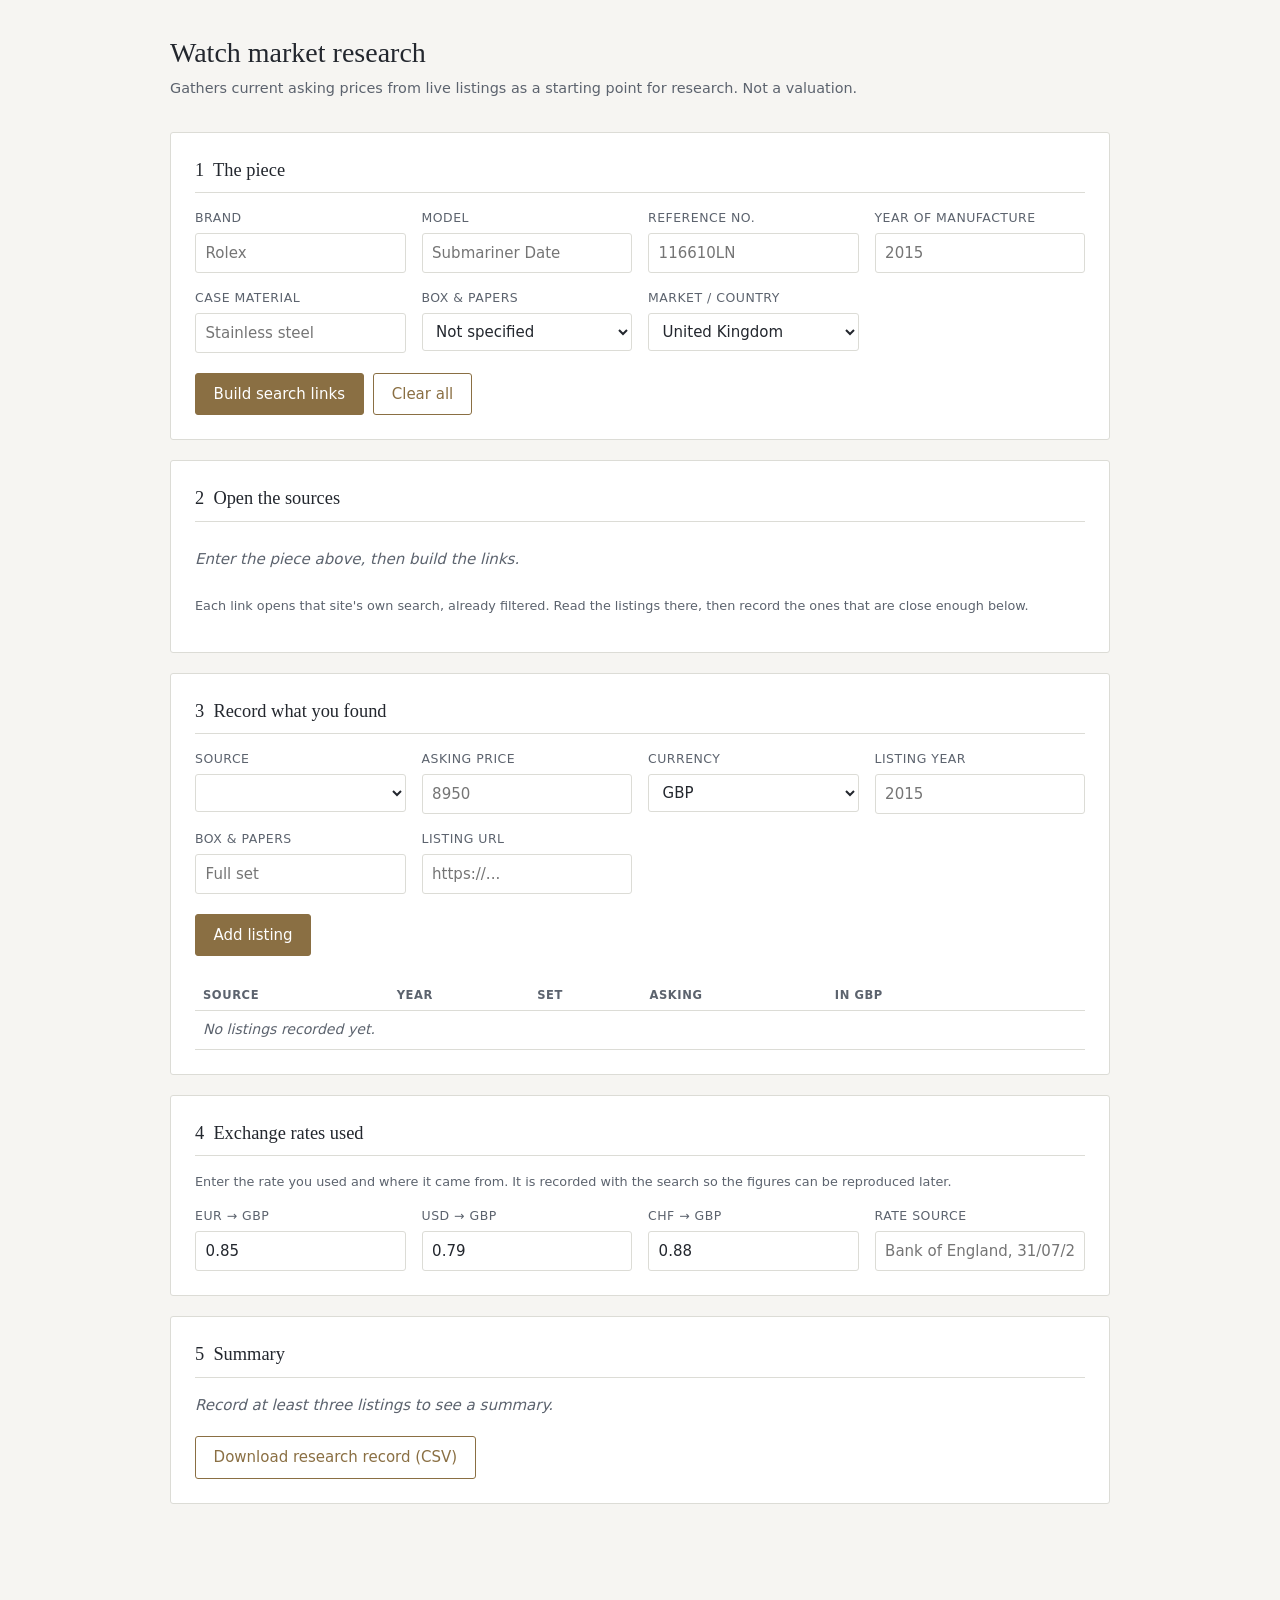
==== index.html @ a31d7e6c "Rename fairmind-watch-tool.html to index.html" ====
<!DOCTYPE html>
<html lang="en-GB">
<head>
<meta charset="utf-8">
<meta name="viewport" content="width=device-width, initial-scale=1">
<title>Fairmind — Watch Market Research</title>

<style>
/* ==========================================================================
   1. DESIGN TOKENS  —  SWAP THESE FOR FAIRMIND'S REAL VALUES
   Open fairmind.co.uk, right-click > Inspect, and read the colours and
   font-family off the live stylesheet. Change them here only; every
   rule below refers to these variables, so nothing else needs editing.
   ========================================================================== */
:root {
  --ink:        #23272e;   /* main text */
  --ink-soft:   #5c636e;   /* secondary text */
  --line:       #dcdcd6;   /* borders and rules */
  --paper:      #ffffff;   /* card background */
  --wash:       #f6f5f2;   /* page background */
  --accent:     #8a6f43;   /* buttons, links, highlights */
  --accent-dk:  #6b5634;   /* accent, pressed state */
  --flag:       #a8442a;   /* outlier warning */

  --font-display: Georgia, 'Times New Roman', serif;
  --font-body:    system-ui, -apple-system, 'Segoe UI', Helvetica, sans-serif;
  --font-data:    ui-monospace, 'SF Mono', Menlo, Consolas, monospace;

  --radius: 3px;
  --gap: 1.25rem;
}

/* --- base ---------------------------------------------------------------- */
* { box-sizing: border-box; }
body {
  margin: 0;
  padding: 2rem 1.25rem 5rem;
  background: var(--wash);
  color: var(--ink);
  font-family: var(--font-body);
  font-size: 15px;
  line-height: 1.5;
}
.wrap { max-width: 940px; margin: 0 auto; }

h1 {
  font-family: var(--font-display);
  font-weight: 400;
  font-size: 1.75rem;
  margin: 0 0 .25rem;
}
.sub { color: var(--ink-soft); margin: 0 0 2rem; font-size: .9rem; }

h2 {
  font-family: var(--font-display);
  font-weight: 400;
  font-size: 1.15rem;
  margin: 0 0 1rem;
  padding-bottom: .5rem;
  border-bottom: 1px solid var(--line);
}

.card {
  background: var(--paper);
  border: 1px solid var(--line);
  border-radius: var(--radius);
  padding: 1.5rem;
  margin-bottom: var(--gap);
}

/* --- form ---------------------------------------------------------------- */
.grid {
  display: grid;
  grid-template-columns: repeat(auto-fit, minmax(190px, 1fr));
  gap: 1rem;
}
label { display: block; font-size: .78rem; letter-spacing: .04em;
        text-transform: uppercase; color: var(--ink-soft); margin-bottom: .3rem; }
input, select {
  width: 100%;
  padding: .5rem .6rem;
  border: 1px solid var(--line);
  border-radius: var(--radius);
  font: inherit;
  background: var(--paper);
  color: var(--ink);
}
input:focus, select:focus { outline: 2px solid var(--accent); outline-offset: 1px; }

button {
  font: inherit;
  padding: .55rem 1.1rem;
  border: 1px solid var(--accent);
  border-radius: var(--radius);
  background: var(--accent);
  color: #fff;
  cursor: pointer;
}
button:hover { background: var(--accent-dk); border-color: var(--accent-dk); }
button.ghost { background: none; color: var(--accent); }
button.ghost:hover { background: var(--wash); }
.actions { margin-top: 1.25rem; display: flex; gap: .6rem; flex-wrap: wrap; }

/* --- source links -------------------------------------------------------- */
.sources { list-style: none; padding: 0; margin: 0; }
.sources li {
  display: flex; justify-content: space-between; align-items: center;
  gap: 1rem; padding: .6rem 0; border-bottom: 1px solid var(--line);
}
.sources li:last-child { border-bottom: 0; }
.sources a { color: var(--accent); font-weight: 600; text-decoration: none; }
.sources a:hover { text-decoration: underline; }
.note { font-size: .8rem; color: var(--ink-soft); }

/* --- table --------------------------------------------------------------- */
table { width: 100%; border-collapse: collapse; font-size: .88rem; }
th {
  text-align: left; font-size: .72rem; text-transform: uppercase;
  letter-spacing: .05em; color: var(--ink-soft); font-weight: 600;
  padding: .4rem .5rem; border-bottom: 1px solid var(--line);
}
td { padding: .5rem; border-bottom: 1px solid var(--line); vertical-align: top; }
td.num { font-family: var(--font-data); text-align: right; white-space: nowrap; }
tr.outlier td { background: #fdf6f4; }
.tag {
  display: inline-block; font-size: .68rem; text-transform: uppercase;
  letter-spacing: .05em; color: var(--flag); border: 1px solid var(--flag);
  border-radius: 2px; padding: 0 .3rem;
}
.del { background: none; border: 0; color: var(--ink-soft); cursor: pointer;
       padding: 0 .3rem; font-size: 1rem; }
.del:hover { color: var(--flag); }

/* --- summary ------------------------------------------------------------- */
.stats { display: grid; grid-template-columns: repeat(auto-fit, minmax(150px,1fr));
         gap: 1rem; margin-bottom: 1rem; }
.stat { border-left: 2px solid var(--accent); padding-left: .75rem; }
.stat .k { font-size: .72rem; text-transform: uppercase; letter-spacing: .05em;
           color: var(--ink-soft); }
.stat .v { font-family: var(--font-data); font-size: 1.3rem; }
.empty { color: var(--ink-soft); font-style: italic; }
.caveat {
  margin-top: 1rem; padding: .75rem 1rem; background: var(--wash);
  border-left: 2px solid var(--line); font-size: .82rem; color: var(--ink-soft);
}
@media (prefers-reduced-motion: reduce) { * { transition: none !important; } }
</style>
</head>

<body>
<div class="wrap">

  <h1>Watch market research</h1>
  <p class="sub">Gathers current asking prices from live listings as a starting point for research. Not a valuation.</p>

  <!-- ===== 1. THE PIECE ===== -->
  <section class="card">
    <h2>1 &nbsp;The piece</h2>
    <div class="grid">
      <div><label for="brand">Brand</label><input id="brand" placeholder="Rolex"></div>
      <div><label for="model">Model</label><input id="model" placeholder="Submariner Date"></div>
      <div><label for="ref">Reference no.</label><input id="ref" placeholder="116610LN"></div>
      <div><label for="year">Year of manufacture</label><input id="year" placeholder="2015"></div>
      <div><label for="material">Case material</label><input id="material" placeholder="Stainless steel"></div>
      <div>
        <label for="papers">Box &amp; papers</label>
        <select id="papers">
          <option value="">Not specified</option>
          <option>Full set</option>
          <option>Box only</option>
          <option>Papers only</option>
          <option>Watch only</option>
        </select>
      </div>
      <div>
        <label for="country">Market / country</label>
        <select id="country">
          <option value="UK">United Kingdom</option>
          <option value="EU">Europe</option>
          <option value="US">United States</option>
          <option value="ANY">Any</option>
        </select>
      </div>
    </div>
    <div class="actions">
      <button onclick="buildSearches()">Build search links</button>
      <button class="ghost" onclick="location.reload()">Clear all</button>
    </div>
  </section>

  <!-- ===== 2. SEARCH LINKS ===== -->
  <section class="card">
    <h2>2 &nbsp;Open the sources</h2>
    <ul class="sources" id="sourceList">
      <li class="empty">Enter the piece above, then build the links.</li>
    </ul>
    <p class="note" style="margin-top:1rem">
      Each link opens that site's own search, already filtered. Read the listings there,
      then record the ones that are close enough below.
    </p>
  </section>

  <!-- ===== 3. RECORD LISTINGS ===== -->
  <section class="card">
    <h2>3 &nbsp;Record what you found</h2>
    <div class="grid">
      <div>
        <label for="lSource">Source</label>
        <select id="lSource"></select>
      </div>
      <div><label for="lPrice">Asking price</label><input id="lPrice" type="number" step="0.01" placeholder="8950"></div>
      <div>
        <label for="lCur">Currency</label>
        <select id="lCur">
          <option>GBP</option><option>EUR</option><option>USD</option><option>CHF</option>
        </select>
      </div>
      <div><label for="lYear">Listing year</label><input id="lYear" placeholder="2015"></div>
      <div><label for="lPapers">Box &amp; papers</label><input id="lPapers" placeholder="Full set"></div>
      <div><label for="lUrl">Listing URL</label><input id="lUrl" placeholder="https://..."></div>
    </div>
    <div class="actions"><button onclick="addListing()">Add listing</button></div>

    <table style="margin-top:1.5rem">
      <thead>
        <tr><th>Source</th><th>Year</th><th>Set</th><th>Asking</th><th>In GBP</th><th></th><th></th></tr>
      </thead>
      <tbody id="rows">
        <tr><td colspan="7" class="empty">No listings recorded yet.</td></tr>
      </tbody>
    </table>
  </section>

  <!-- ===== 4. EXCHANGE RATES ===== -->
  <section class="card">
    <h2>4 &nbsp;Exchange rates used</h2>
    <p class="note">Enter the rate you used and where it came from. It is recorded with the search so the figures can be reproduced later.</p>
    <div class="grid" style="margin-top:1rem">
      <div><label for="rEUR">EUR &rarr; GBP</label><input id="rEUR" type="number" step="0.0001" value="0.85" onchange="render()"></div>
      <div><label for="rUSD">USD &rarr; GBP</label><input id="rUSD" type="number" step="0.0001" value="0.79" onchange="render()"></div>
      <div><label for="rCHF">CHF &rarr; GBP</label><input id="rCHF" type="number" step="0.0001" value="0.88" onchange="render()"></div>
      <div><label for="rSrc">Rate source</label><input id="rSrc" placeholder="Bank of England, 31/07/2026"></div>
    </div>
  </section>

  <!-- ===== 5. SUMMARY ===== -->
  <section class="card">
    <h2>5 &nbsp;Summary</h2>
    <div id="summary"><p class="empty">Record at least three listings to see a summary.</p></div>
    <div class="actions"><button class="ghost" onclick="exportCSV()">Download research record (CSV)</button></div>
  </section>

</div>

<script>
/* ==========================================================================
   CONFIGURATION — the part you will edit most
   --------------------------------------------------------------------------
   Each source needs a function that turns the form values into that site's
   own search URL. NONE OF THESE ARE VERIFIED. To fix each one:
     1. Go to the site and run a real search by hand.
     2. Copy the URL from the address bar.
     3. Work out which bit is your search text and which bits are filters.
     4. Rewrite the url() function below to reproduce it.
   encodeURIComponent() escapes spaces and symbols so the URL stays valid.
   ========================================================================== */
const SOURCES = [
  {
    name: 'eBay UK',
    note: 'Verified pattern. Has an official API for later.',
    url: q => `https://www.ebay.co.uk/sch/i.html?_nkw=${encodeURIComponent(q.terms)}`
  },
  {
    name: 'Chrono24',
    note: 'TODO — verify by running a search on the site.',
    url: q => `https://www.chrono24.co.uk/search/index.htm?query=${encodeURIComponent(q.terms)}`
  },
  {
    name: 'Watchfinder',
    note: 'TODO — verify by running a search on the site.',
    url: q => `https://www.watchfinder.co.uk/search?q=${encodeURIComponent(q.terms)}`
  },
  {
    name: 'Watches of Switzerland',
    note: 'TODO — verify. Retail only, useful for current RRP.',
    url: q => `https://www.thewatchesofswitzerland.co.uk/search?q=${encodeURIComponent(q.terms)}`
  }
];

/* How far from the median a listing must sit before it is flagged. 0.25 = 25%.
   Flagged listings are excluded from the trimmed mean but still shown. */
const OUTLIER_THRESHOLD = 0.25;

/* ========================================================================== */

let listings = [];

function piece() {
  const g = id => document.getElementById(id).value.trim();
  const p = { brand:g('brand'), model:g('model'), ref:g('ref'), year:g('year'),
              material:g('material'), papers:g('papers'), country:g('country') };
  // Reference number is the strongest identifier, so lead with it when present.
  p.terms = [p.brand, p.model, p.ref].filter(Boolean).join(' ');
  return p;
}

function rates() {
  const n = id => parseFloat(document.getElementById(id).value) || 0;
  return { GBP: 1, EUR: n('rEUR'), USD: n('rUSD'), CHF: n('rCHF') };
}

function buildSearches() {
  const q = piece();
  const list = document.getElementById('sourceList');
  const picker = document.getElementById('lSource');

  if (!q.terms) {
    list.innerHTML = '<li class="empty">Enter at least a brand before building links.</li>';
    return;
  }

  list.innerHTML = '';
  picker.innerHTML = '';
  SOURCES.forEach(s => {
    const li = document.createElement('li');
    const a = document.createElement('a');
    a.href = s.url(q);
    a.target = '_blank';
    a.rel = 'noopener';
    a.textContent = s.name;
    const note = document.createElement('span');
    note.className = 'note';
    note.textContent = s.note;
    li.append(a, note);
    list.appendChild(li);

    const opt = document.createElement('option');
    opt.textContent = s.name;
    picker.appendChild(opt);
  });
}

function addListing() {
  const g = id => document.getElementById(id).value.trim();
  const price = parseFloat(g('lPrice'));
  if (!price) { alert('Enter the asking price.'); return; }

  listings.push({
    source: g('lSource') || '—',
    price: price,
    currency: g('lCur'),
    year: g('lYear'),
    papers: g('lPapers'),
    url: g('lUrl'),
    captured: new Date().toISOString()
  });

  ['lPrice','lYear','lPapers','lUrl'].forEach(id => document.getElementById(id).value = '');
  render();
}

function removeListing(i) { listings.splice(i, 1); render(); }

function gbp(l)  { return l.price * (rates()[l.currency] || 0); }
function money(n){ return '£' + n.toLocaleString('en-GB', {maximumFractionDigits: 0}); }

function median(a) {
  const s = [...a].sort((x, y) => x - y), m = Math.floor(s.length / 2);
  return s.length % 2 ? s[m] : (s[m - 1] + s[m]) / 2;
}
function mean(a) { return a.reduce((t, n) => t + n, 0) / a.length; }

function render() {
  const tbody = document.getElementById('rows');
  const summary = document.getElementById('summary');

  if (!listings.length) {
    tbody.innerHTML = '<tr><td colspan="7" class="empty">No listings recorded yet.</td></tr>';
    summary.innerHTML = '<p class="empty">Record at least three listings to see a summary.</p>';
    return;
  }

  const values = listings.map(gbp);
  const med = median(values);
  const isOutlier = v => Math.abs(v - med) / med > OUTLIER_THRESHOLD;

  tbody.innerHTML = '';
  listings.forEach((l, i) => {
    const v = gbp(l);
    const tr = document.createElement('tr');
    if (isOutlier(v)) tr.className = 'outlier';
    tr.innerHTML = `
      <td>${l.url ? `<a href="${l.url}" target="_blank" rel="noopener">${l.source}</a>` : l.source}</td>
      <td>${l.year || '—'}</td>
      <td>${l.papers || '—'}</td>
      <td class="num">${l.price.toLocaleString('en-GB')} ${l.currency}</td>
      <td class="num">${money(v)}</td>
      <td>${isOutlier(v) ? '<span class="tag">outlier</span>' : ''}</td>
      <td><button class="del" onclick="removeListing(${i})" aria-label="Remove listing">&times;</button></td>`;
    tbody.appendChild(tr);
  });

  if (listings.length < 3) {
    summary.innerHTML = `<p class="empty">Insufficient data — ${listings.length} listing${listings.length === 1 ? '' : 's'} recorded, three needed before an average is shown.</p>`;
    return;
  }

  const kept = values.filter(v => !isOutlier(v));
  const dropped = values.length - kept.length;

  summary.innerHTML = `
    <div class="stats">
      <div class="stat"><div class="k">Listings</div><div class="v">${values.length}</div></div>
      <div class="stat"><div class="k">Median</div><div class="v">${money(med)}</div></div>
      <div class="stat"><div class="k">Mean (all)</div><div class="v">${money(mean(values))}</div></div>
      <div class="stat"><div class="k">Mean (outliers removed)</div><div class="v">${kept.length ? money(mean(kept)) : '—'}</div></div>
      <div class="stat"><div class="k">Range</div><div class="v">${money(Math.min(...values))} – ${money(Math.max(...values))}</div></div>
    </div>
    ${dropped ? `<p class="note">${dropped} listing${dropped === 1 ? '' : 's'} sat more than ${OUTLIER_THRESHOLD * 100}% from the median and ${dropped === 1 ? 'was' : 'were'} excluded from the trimmed mean.</p>` : ''}
    <div class="caveat">
      These are indicative asking prices from live listings on ${new Date().toLocaleDateString('en-GB')}.
      They are not values, and are not adjusted for condition, provenance, completeness or the purpose of the valuation.
    </div>`;
}

function exportCSV() {
  if (!listings.length) { alert('Nothing to export yet.'); return; }
  const q = piece();
  const r = rates();
  const esc = s => `"${String(s ?? '').replace(/"/g, '""')}"`;

  const lines = [
    ['Fairmind — watch market research record'],
    ['Search run', new Date().toLocaleString('en-GB')],
    ['Brand', q.brand], ['Model', q.model], ['Reference', q.ref],
    ['Year', q.year], ['Material', q.material], ['Box & papers', q.papers],
    ['Market', q.country],
    ['FX rates', `EUR ${r.EUR} / USD ${r.USD} / CHF ${r.CHF}`],
    ['FX source', document.getElementById('rSrc').value],
    [],
    ['Source', 'Asking price', 'Currency', 'Price in GBP', 'Year', 'Box & papers', 'URL', 'Captured']
  ].map(row => row.map(esc).join(','));

  listings.forEach(l => lines.push([
    l.source, l.price, l.currency, Math.round(gbp(l)), l.year, l.papers, l.url, l.captured
  ].map(esc).join(',')));

  const blob = new Blob([lines.join('\n')], { type: 'text/csv' });
  const a = document.createElement('a');
  a.href = URL.createObjectURL(blob);
  a.download = `watch-research-${q.brand || 'search'}-${new Date().toISOString().slice(0,10)}.csv`;
  a.click();
  URL.revokeObjectURL(a.href);
}
</script>
</body>
</html>
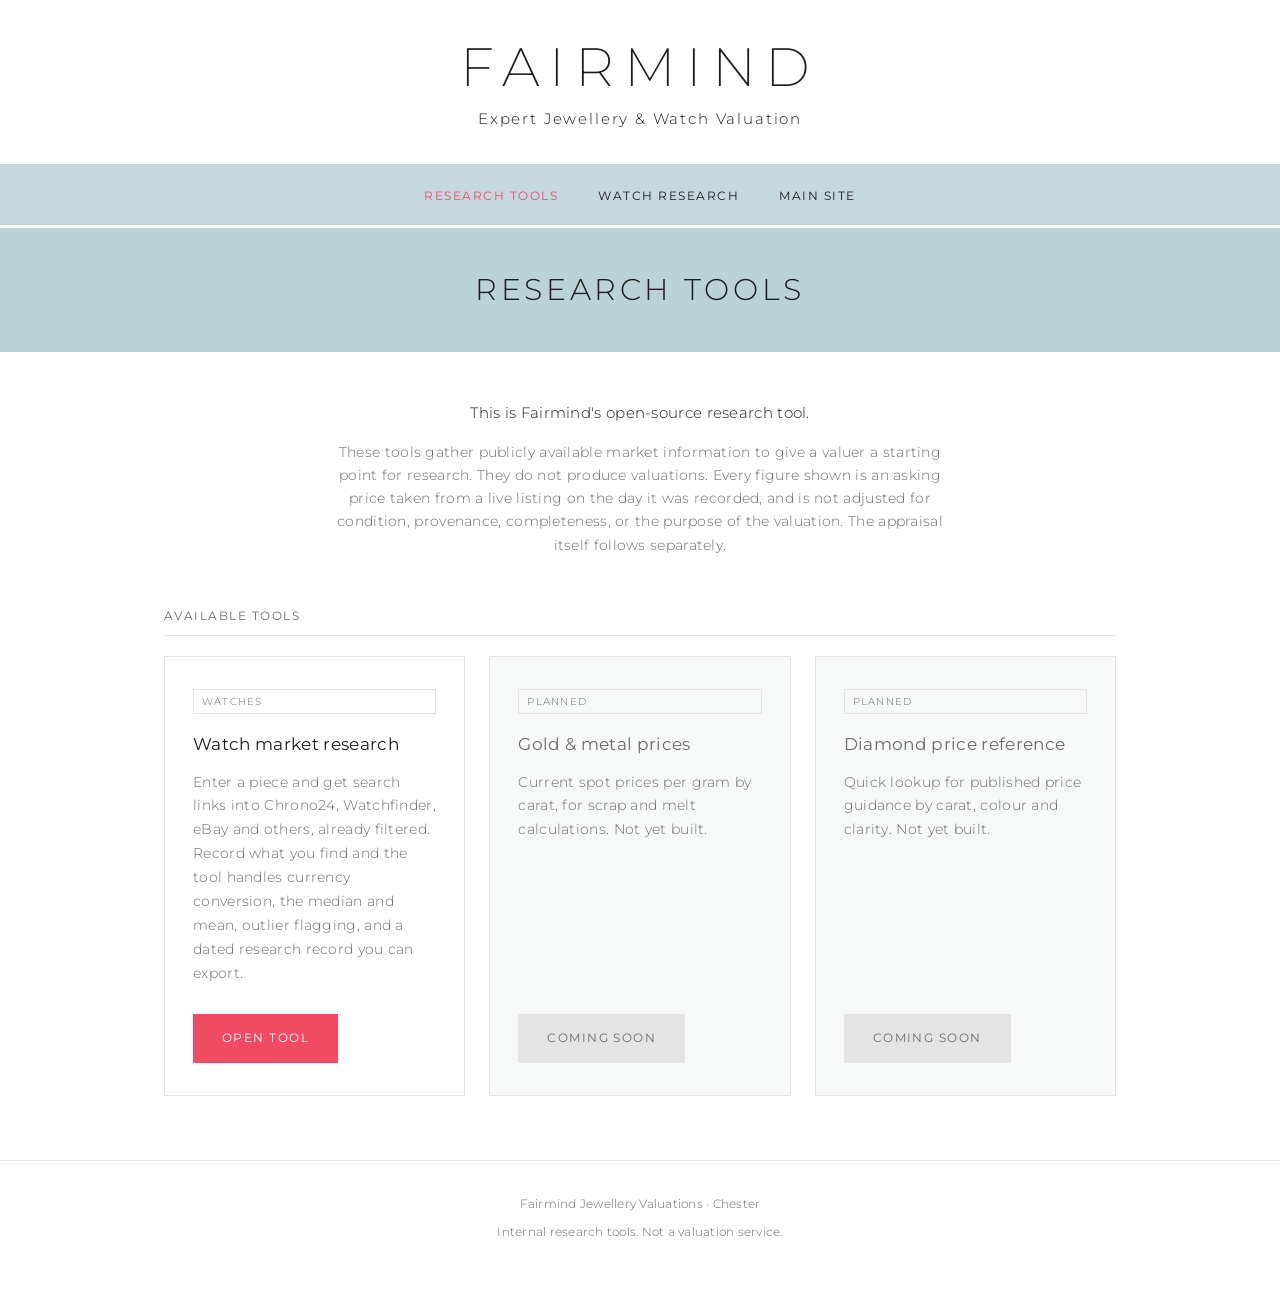
==== commit 57ed947f: "Add files via upload" ====
--- a/index.html
+++ b/index.html
@@ -3,455 +3,91 @@
 <head>
 <meta charset="utf-8">
 <meta name="viewport" content="width=device-width, initial-scale=1">
-<title>Fairmind — Watch Market Research</title>
+<title>Fairmind Research Tools</title>
 
-<style>
-/* ==========================================================================
-   1. DESIGN TOKENS  —  SWAP THESE FOR FAIRMIND'S REAL VALUES
-   Open fairmind.co.uk, right-click > Inspect, and read the colours and
-   font-family off the live stylesheet. Change them here only; every
-   rule below refers to these variables, so nothing else needs editing.
-   ========================================================================== */
-:root {
-  --ink:        #23272e;   /* main text */
-  --ink-soft:   #5c636e;   /* secondary text */
-  --line:       #dcdcd6;   /* borders and rules */
-  --paper:      #ffffff;   /* card background */
-  --wash:       #f6f5f2;   /* page background */
-  --accent:     #8a6f43;   /* buttons, links, highlights */
-  --accent-dk:  #6b5634;   /* accent, pressed state */
-  --flag:       #a8442a;   /* outlier warning */
-
-  --font-display: Georgia, 'Times New Roman', serif;
-  --font-body:    system-ui, -apple-system, 'Segoe UI', Helvetica, sans-serif;
-  --font-data:    ui-monospace, 'SF Mono', Menlo, Consolas, monospace;
-
-  --radius: 3px;
-  --gap: 1.25rem;
-}
-
-/* --- base ---------------------------------------------------------------- */
-* { box-sizing: border-box; }
-body {
-  margin: 0;
-  padding: 2rem 1.25rem 5rem;
-  background: var(--wash);
-  color: var(--ink);
-  font-family: var(--font-body);
-  font-size: 15px;
-  line-height: 1.5;
-}
-.wrap { max-width: 940px; margin: 0 auto; }
-
-h1 {
-  font-family: var(--font-display);
-  font-weight: 400;
-  font-size: 1.75rem;
-  margin: 0 0 .25rem;
-}
-.sub { color: var(--ink-soft); margin: 0 0 2rem; font-size: .9rem; }
-
-h2 {
-  font-family: var(--font-display);
-  font-weight: 400;
-  font-size: 1.15rem;
-  margin: 0 0 1rem;
-  padding-bottom: .5rem;
-  border-bottom: 1px solid var(--line);
-}
-
-.card {
-  background: var(--paper);
-  border: 1px solid var(--line);
-  border-radius: var(--radius);
-  padding: 1.5rem;
-  margin-bottom: var(--gap);
-}
-
-/* --- form ---------------------------------------------------------------- */
-.grid {
-  display: grid;
-  grid-template-columns: repeat(auto-fit, minmax(190px, 1fr));
-  gap: 1rem;
-}
-label { display: block; font-size: .78rem; letter-spacing: .04em;
-        text-transform: uppercase; color: var(--ink-soft); margin-bottom: .3rem; }
-input, select {
-  width: 100%;
-  padding: .5rem .6rem;
-  border: 1px solid var(--line);
-  border-radius: var(--radius);
-  font: inherit;
-  background: var(--paper);
-  color: var(--ink);
-}
-input:focus, select:focus { outline: 2px solid var(--accent); outline-offset: 1px; }
-
-button {
-  font: inherit;
-  padding: .55rem 1.1rem;
-  border: 1px solid var(--accent);
-  border-radius: var(--radius);
-  background: var(--accent);
-  color: #fff;
-  cursor: pointer;
-}
-button:hover { background: var(--accent-dk); border-color: var(--accent-dk); }
-button.ghost { background: none; color: var(--accent); }
-button.ghost:hover { background: var(--wash); }
-.actions { margin-top: 1.25rem; display: flex; gap: .6rem; flex-wrap: wrap; }
-
-/* --- source links -------------------------------------------------------- */
-.sources { list-style: none; padding: 0; margin: 0; }
-.sources li {
-  display: flex; justify-content: space-between; align-items: center;
-  gap: 1rem; padding: .6rem 0; border-bottom: 1px solid var(--line);
-}
-.sources li:last-child { border-bottom: 0; }
-.sources a { color: var(--accent); font-weight: 600; text-decoration: none; }
-.sources a:hover { text-decoration: underline; }
-.note { font-size: .8rem; color: var(--ink-soft); }
-
-/* --- table --------------------------------------------------------------- */
-table { width: 100%; border-collapse: collapse; font-size: .88rem; }
-th {
-  text-align: left; font-size: .72rem; text-transform: uppercase;
-  letter-spacing: .05em; color: var(--ink-soft); font-weight: 600;
-  padding: .4rem .5rem; border-bottom: 1px solid var(--line);
-}
-td { padding: .5rem; border-bottom: 1px solid var(--line); vertical-align: top; }
-td.num { font-family: var(--font-data); text-align: right; white-space: nowrap; }
-tr.outlier td { background: #fdf6f4; }
-.tag {
-  display: inline-block; font-size: .68rem; text-transform: uppercase;
-  letter-spacing: .05em; color: var(--flag); border: 1px solid var(--flag);
-  border-radius: 2px; padding: 0 .3rem;
-}
-.del { background: none; border: 0; color: var(--ink-soft); cursor: pointer;
-       padding: 0 .3rem; font-size: 1rem; }
-.del:hover { color: var(--flag); }
-
-/* --- summary ------------------------------------------------------------- */
-.stats { display: grid; grid-template-columns: repeat(auto-fit, minmax(150px,1fr));
-         gap: 1rem; margin-bottom: 1rem; }
-.stat { border-left: 2px solid var(--accent); padding-left: .75rem; }
-.stat .k { font-size: .72rem; text-transform: uppercase; letter-spacing: .05em;
-           color: var(--ink-soft); }
-.stat .v { font-family: var(--font-data); font-size: 1.3rem; }
-.empty { color: var(--ink-soft); font-style: italic; }
-.caveat {
-  margin-top: 1rem; padding: .75rem 1rem; background: var(--wash);
-  border-left: 2px solid var(--line); font-size: .82rem; color: var(--ink-soft);
-}
-@media (prefers-reduced-motion: reduce) { * { transition: none !important; } }
-</style>
+<link rel="preconnect" href="https://fonts.googleapis.com">
+<link rel="preconnect" href="https://fonts.gstatic.com" crossorigin>
+<link href="https://fonts.googleapis.com/css2?family=Montserrat:wght@200;300;400;500&display=swap" rel="stylesheet">
+<link rel="stylesheet" href="styles.css">
 </head>
 
 <body>
-<div class="wrap">
 
-  <h1>Watch market research</h1>
-  <p class="sub">Gathers current asking prices from live listings as a starting point for research. Not a valuation.</p>
+<header class="masthead">
+  <p class="wordmark">FAIRMIND</p>
+  <p class="tagline">Expert Jewellery &amp; Watch Valuation</p>
+</header>
 
-  <!-- ===== 1. THE PIECE ===== -->
-  <section class="card">
-    <h2>1 &nbsp;The piece</h2>
-    <div class="grid">
-      <div><label for="brand">Brand</label><input id="brand" placeholder="Rolex"></div>
-      <div><label for="model">Model</label><input id="model" placeholder="Submariner Date"></div>
-      <div><label for="ref">Reference no.</label><input id="ref" placeholder="116610LN"></div>
-      <div><label for="year">Year of manufacture</label><input id="year" placeholder="2015"></div>
-      <div><label for="material">Case material</label><input id="material" placeholder="Stainless steel"></div>
-      <div>
-        <label for="papers">Box &amp; papers</label>
-        <select id="papers">
-          <option value="">Not specified</option>
-          <option>Full set</option>
-          <option>Box only</option>
-          <option>Papers only</option>
-          <option>Watch only</option>
-        </select>
-      </div>
-      <div>
-        <label for="country">Market / country</label>
-        <select id="country">
-          <option value="UK">United Kingdom</option>
-          <option value="EU">Europe</option>
-          <option value="US">United States</option>
-          <option value="ANY">Any</option>
-        </select>
-      </div>
-    </div>
-    <div class="actions">
-      <button onclick="buildSearches()">Build search links</button>
-      <button class="ghost" onclick="location.reload()">Clear all</button>
-    </div>
-  </section>
+<nav class="nav">
+  <ul>
+    <li><a href="index.html" aria-current="page">Research Tools</a></li>
+    <li><a href="watch-research.html">Watch Research</a></li>
+    <li><a href="https://www.fairmind.co.uk" target="_blank" rel="noopener">Main Site</a></li>
+  </ul>
+</nav>
 
-  <!-- ===== 2. SEARCH LINKS ===== -->
-  <section class="card">
-    <h2>2 &nbsp;Open the sources</h2>
-    <ul class="sources" id="sourceList">
-      <li class="empty">Enter the piece above, then build the links.</li>
-    </ul>
-    <p class="note" style="margin-top:1rem">
-      Each link opens that site's own search, already filtered. Read the listings there,
-      then record the ones that are close enough below.
-    </p>
-  </section>
-
-  <!-- ===== 3. RECORD LISTINGS ===== -->
-  <section class="card">
-    <h2>3 &nbsp;Record what you found</h2>
-    <div class="grid">
-      <div>
-        <label for="lSource">Source</label>
-        <select id="lSource"></select>
-      </div>
-      <div><label for="lPrice">Asking price</label><input id="lPrice" type="number" step="0.01" placeholder="8950"></div>
-      <div>
-        <label for="lCur">Currency</label>
-        <select id="lCur">
-          <option>GBP</option><option>EUR</option><option>USD</option><option>CHF</option>
-        </select>
-      </div>
-      <div><label for="lYear">Listing year</label><input id="lYear" placeholder="2015"></div>
-      <div><label for="lPapers">Box &amp; papers</label><input id="lPapers" placeholder="Full set"></div>
-      <div><label for="lUrl">Listing URL</label><input id="lUrl" placeholder="https://..."></div>
-    </div>
-    <div class="actions"><button onclick="addListing()">Add listing</button></div>
-
-    <table style="margin-top:1.5rem">
-      <thead>
-        <tr><th>Source</th><th>Year</th><th>Set</th><th>Asking</th><th>In GBP</th><th></th><th></th></tr>
-      </thead>
-      <tbody id="rows">
-        <tr><td colspan="7" class="empty">No listings recorded yet.</td></tr>
-      </tbody>
-    </table>
-  </section>
-
-  <!-- ===== 4. EXCHANGE RATES ===== -->
-  <section class="card">
-    <h2>4 &nbsp;Exchange rates used</h2>
-    <p class="note">Enter the rate you used and where it came from. It is recorded with the search so the figures can be reproduced later.</p>
-    <div class="grid" style="margin-top:1rem">
-      <div><label for="rEUR">EUR &rarr; GBP</label><input id="rEUR" type="number" step="0.0001" value="0.85" onchange="render()"></div>
-      <div><label for="rUSD">USD &rarr; GBP</label><input id="rUSD" type="number" step="0.0001" value="0.79" onchange="render()"></div>
-      <div><label for="rCHF">CHF &rarr; GBP</label><input id="rCHF" type="number" step="0.0001" value="0.88" onchange="render()"></div>
-      <div><label for="rSrc">Rate source</label><input id="rSrc" placeholder="Bank of England, 31/07/2026"></div>
-    </div>
-  </section>
-
-  <!-- ===== 5. SUMMARY ===== -->
-  <section class="card">
-    <h2>5 &nbsp;Summary</h2>
-    <div id="summary"><p class="empty">Record at least three listings to see a summary.</p></div>
-    <div class="actions"><button class="ghost" onclick="exportCSV()">Download research record (CSV)</button></div>
-  </section>
-
+<div class="band">
+  <h1>Research Tools</h1>
 </div>
 
-<script>
-/* ==========================================================================
-   CONFIGURATION — the part you will edit most
-   --------------------------------------------------------------------------
-   Each source needs a function that turns the form values into that site's
-   own search URL. NONE OF THESE ARE VERIFIED. To fix each one:
-     1. Go to the site and run a real search by hand.
-     2. Copy the URL from the address bar.
-     3. Work out which bit is your search text and which bits are filters.
-     4. Rewrite the url() function below to reproduce it.
-   encodeURIComponent() escapes spaces and symbols so the URL stays valid.
-   ========================================================================== */
-const SOURCES = [
-  {
-    name: 'eBay UK',
-    note: 'Verified pattern. Has an official API for later.',
-    url: q => `https://www.ebay.co.uk/sch/i.html?_nkw=${encodeURIComponent(q.terms)}`
-  },
-  {
-    name: 'Chrono24',
-    note: 'TODO — verify by running a search on the site.',
-    url: q => `https://www.chrono24.co.uk/search/index.htm?query=${encodeURIComponent(q.terms)}`
-  },
-  {
-    name: 'Watchfinder',
-    note: 'TODO — verify by running a search on the site.',
-    url: q => `https://www.watchfinder.co.uk/search?q=${encodeURIComponent(q.terms)}`
-  },
-  {
-    name: 'Watches of Switzerland',
-    note: 'TODO — verify. Retail only, useful for current RRP.',
-    url: q => `https://www.thewatchesofswitzerland.co.uk/search?q=${encodeURIComponent(q.terms)}`
-  }
-];
+<main>
+  <div class="wrap">
 
-/* How far from the median a listing must sit before it is flagged. 0.25 = 25%.
-   Flagged listings are excluded from the trimmed mean but still shown. */
-const OUTLIER_THRESHOLD = 0.25;
+    <div class="lead">
+      <p>This is Fairmind's open-source research tool.</p>
+      <p class="muted">
+        These tools gather publicly available market information to give a valuer a
+        starting point for research. They do not produce valuations. Every figure shown
+        is an asking price taken from a live listing on the day it was recorded, and is
+        not adjusted for condition, provenance, completeness, or the purpose of the
+        valuation. The appraisal itself follows separately.
+      </p>
+    </div>
 
-/* ========================================================================== */
+    <p class="section-heading">Available tools</p>
 
-let listings = [];
+    <div class="tools">
 
-function piece() {
-  const g = id => document.getElementById(id).value.trim();
-  const p = { brand:g('brand'), model:g('model'), ref:g('ref'), year:g('year'),
-              material:g('material'), papers:g('papers'), country:g('country') };
-  // Reference number is the strongest identifier, so lead with it when present.
-  p.terms = [p.brand, p.model, p.ref].filter(Boolean).join(' ');
-  return p;
-}
+      <article class="tool">
+        <span class="pill">Watches</span>
+        <h3>Watch market research</h3>
+        <p>
+          Enter a piece and get search links into Chrono24, Watchfinder, eBay and others,
+          already filtered. Record what you find and the tool handles currency conversion,
+          the median and mean, outlier flagging, and a dated research record you can export.
+        </p>
+        <a class="btn" href="watch-research.html">Open tool</a>
+      </article>
 
-function rates() {
-  const n = id => parseFloat(document.getElementById(id).value) || 0;
-  return { GBP: 1, EUR: n('rEUR'), USD: n('rUSD'), CHF: n('rCHF') };
-}
+      <article class="tool soon">
+        <span class="pill">Planned</span>
+        <h3>Gold &amp; metal prices</h3>
+        <p>
+          Current spot prices per gram by carat, for scrap and melt calculations.
+          Not yet built.
+        </p>
+        <span class="btn disabled">Coming soon</span>
+      </article>
 
-function buildSearches() {
-  const q = piece();
-  const list = document.getElementById('sourceList');
-  const picker = document.getElementById('lSource');
+      <article class="tool soon">
+        <span class="pill">Planned</span>
+        <h3>Diamond price reference</h3>
+        <p>
+          Quick lookup for published price guidance by carat, colour and clarity.
+          Not yet built.
+        </p>
+        <span class="btn disabled">Coming soon</span>
+      </article>
 
-  if (!q.terms) {
-    list.innerHTML = '<li class="empty">Enter at least a brand before building links.</li>';
-    return;
-  }
+    </div>
 
-  list.innerHTML = '';
-  picker.innerHTML = '';
-  SOURCES.forEach(s => {
-    const li = document.createElement('li');
-    const a = document.createElement('a');
-    a.href = s.url(q);
-    a.target = '_blank';
-    a.rel = 'noopener';
-    a.textContent = s.name;
-    const note = document.createElement('span');
-    note.className = 'note';
-    note.textContent = s.note;
-    li.append(a, note);
-    list.appendChild(li);
+  </div>
+</main>
 
-    const opt = document.createElement('option');
-    opt.textContent = s.name;
-    picker.appendChild(opt);
-  });
-}
+<footer>
+  <p>Fairmind Jewellery Valuations &middot; Chester</p>
+  <p>Internal research tools. Not a valuation service.</p>
+</footer>
 
-function addListing() {
-  const g = id => document.getElementById(id).value.trim();
-  const price = parseFloat(g('lPrice'));
-  if (!price) { alert('Enter the asking price.'); return; }
-
-  listings.push({
-    source: g('lSource') || '—',
-    price: price,
-    currency: g('lCur'),
-    year: g('lYear'),
-    papers: g('lPapers'),
-    url: g('lUrl'),
-    captured: new Date().toISOString()
-  });
-
-  ['lPrice','lYear','lPapers','lUrl'].forEach(id => document.getElementById(id).value = '');
-  render();
-}
-
-function removeListing(i) { listings.splice(i, 1); render(); }
-
-function gbp(l)  { return l.price * (rates()[l.currency] || 0); }
-function money(n){ return '£' + n.toLocaleString('en-GB', {maximumFractionDigits: 0}); }
-
-function median(a) {
-  const s = [...a].sort((x, y) => x - y), m = Math.floor(s.length / 2);
-  return s.length % 2 ? s[m] : (s[m - 1] + s[m]) / 2;
-}
-function mean(a) { return a.reduce((t, n) => t + n, 0) / a.length; }
-
-function render() {
-  const tbody = document.getElementById('rows');
-  const summary = document.getElementById('summary');
-
-  if (!listings.length) {
-    tbody.innerHTML = '<tr><td colspan="7" class="empty">No listings recorded yet.</td></tr>';
-    summary.innerHTML = '<p class="empty">Record at least three listings to see a summary.</p>';
-    return;
-  }
-
-  const values = listings.map(gbp);
-  const med = median(values);
-  const isOutlier = v => Math.abs(v - med) / med > OUTLIER_THRESHOLD;
-
-  tbody.innerHTML = '';
-  listings.forEach((l, i) => {
-    const v = gbp(l);
-    const tr = document.createElement('tr');
-    if (isOutlier(v)) tr.className = 'outlier';
-    tr.innerHTML = `
-      <td>${l.url ? `<a href="${l.url}" target="_blank" rel="noopener">${l.source}</a>` : l.source}</td>
-      <td>${l.year || '—'}</td>
-      <td>${l.papers || '—'}</td>
-      <td class="num">${l.price.toLocaleString('en-GB')} ${l.currency}</td>
-      <td class="num">${money(v)}</td>
-      <td>${isOutlier(v) ? '<span class="tag">outlier</span>' : ''}</td>
-      <td><button class="del" onclick="removeListing(${i})" aria-label="Remove listing">&times;</button></td>`;
-    tbody.appendChild(tr);
-  });
-
-  if (listings.length < 3) {
-    summary.innerHTML = `<p class="empty">Insufficient data — ${listings.length} listing${listings.length === 1 ? '' : 's'} recorded, three needed before an average is shown.</p>`;
-    return;
-  }
-
-  const kept = values.filter(v => !isOutlier(v));
-  const dropped = values.length - kept.length;
-
-  summary.innerHTML = `
-    <div class="stats">
-      <div class="stat"><div class="k">Listings</div><div class="v">${values.length}</div></div>
-      <div class="stat"><div class="k">Median</div><div class="v">${money(med)}</div></div>
-      <div class="stat"><div class="k">Mean (all)</div><div class="v">${money(mean(values))}</div></div>
-      <div class="stat"><div class="k">Mean (outliers removed)</div><div class="v">${kept.length ? money(mean(kept)) : '—'}</div></div>
-      <div class="stat"><div class="k">Range</div><div class="v">${money(Math.min(...values))} – ${money(Math.max(...values))}</div></div>
-    </div>
-    ${dropped ? `<p class="note">${dropped} listing${dropped === 1 ? '' : 's'} sat more than ${OUTLIER_THRESHOLD * 100}% from the median and ${dropped === 1 ? 'was' : 'were'} excluded from the trimmed mean.</p>` : ''}
-    <div class="caveat">
-      These are indicative asking prices from live listings on ${new Date().toLocaleDateString('en-GB')}.
-      They are not values, and are not adjusted for condition, provenance, completeness or the purpose of the valuation.
-    </div>`;
-}
-
-function exportCSV() {
-  if (!listings.length) { alert('Nothing to export yet.'); return; }
-  const q = piece();
-  const r = rates();
-  const esc = s => `"${String(s ?? '').replace(/"/g, '""')}"`;
-
-  const lines = [
-    ['Fairmind — watch market research record'],
-    ['Search run', new Date().toLocaleString('en-GB')],
-    ['Brand', q.brand], ['Model', q.model], ['Reference', q.ref],
-    ['Year', q.year], ['Material', q.material], ['Box & papers', q.papers],
-    ['Market', q.country],
-    ['FX rates', `EUR ${r.EUR} / USD ${r.USD} / CHF ${r.CHF}`],
-    ['FX source', document.getElementById('rSrc').value],
-    [],
-    ['Source', 'Asking price', 'Currency', 'Price in GBP', 'Year', 'Box & papers', 'URL', 'Captured']
-  ].map(row => row.map(esc).join(','));
-
-  listings.forEach(l => lines.push([
-    l.source, l.price, l.currency, Math.round(gbp(l)), l.year, l.papers, l.url, l.captured
-  ].map(esc).join(',')));
-
-  const blob = new Blob([lines.join('\n')], { type: 'text/csv' });
-  const a = document.createElement('a');
-  a.href = URL.createObjectURL(blob);
-  a.download = `watch-research-${q.brand || 'search'}-${new Date().toISOString().slice(0,10)}.csv`;
-  a.click();
-  URL.revokeObjectURL(a.href);
-}
-</script>
 </body>
 </html>
--- a/styles.css
+++ b/styles.css
@@ -0,0 +1,345 @@
+/* ==========================================================================
+   Fairmind Research Tools — shared stylesheet
+   Both pages load this file, so a change here updates the whole site.
+   --------------------------------------------------------------------------
+   Colours are estimated from the Fairmind site. To get them exact:
+   open fairmind.co.uk, right-click the blue nav bar > Inspect, and read the
+   background-color value. Paste it in below. Same for the pink button.
+   ========================================================================== */
+
+:root {
+  /* Brand */
+  --blue:       #c5d8de;   /* nav bar */
+  --blue-deep:  #bcd2d9;   /* page title band */
+  --pink:       #ef4b63;   /* active nav, buttons */
+  --pink-deep:  #d93b52;   /* button hover */
+
+  /* Neutrals */
+  --ink:        #1c1c1c;
+  --ink-soft:   #6b6b6b;
+  --line:       #e4e4e4;
+  --paper:      #ffffff;
+  --wash:       #f7f8f8;
+
+  /* Type */
+  --font: 'Montserrat', 'Helvetica Neue', Arial, sans-serif;
+
+  --wide:   .18em;   /* wordmark tracking */
+  --medium: .12em;   /* nav and headings */
+  --narrow: .02em;   /* body text */
+}
+
+/* --- base ---------------------------------------------------------------- */
+* { box-sizing: border-box; }
+
+body {
+  margin: 0;
+  background: var(--paper);
+  color: var(--ink);
+  font-family: var(--font);
+  font-weight: 300;
+  font-size: 15px;
+  line-height: 1.7;
+  letter-spacing: var(--narrow);
+}
+
+a { color: var(--pink); }
+
+.wrap { max-width: 1000px; margin: 0 auto; padding: 0 1.5rem; }
+
+/* --- masthead ------------------------------------------------------------ */
+.masthead { text-align: center; padding: 2.5rem 1.5rem 2rem; }
+
+.wordmark {
+  font-size: clamp(2rem, 6vw, 3.4rem);
+  font-weight: 200;
+  letter-spacing: var(--wide);
+  margin: 0;
+  line-height: 1;
+}
+
+.tagline {
+  margin: .75rem 0 0;
+  font-size: clamp(.75rem, 2vw, .95rem);
+  font-weight: 300;
+  letter-spacing: var(--medium);
+  color: var(--ink);
+}
+
+/* --- nav ----------------------------------------------------------------- */
+.nav {
+  background: var(--blue);
+  border-bottom: 3px solid var(--paper);
+}
+.nav ul {
+  list-style: none;
+  margin: 0 auto;
+  padding: 1.1rem 1.5rem;
+  max-width: 1000px;
+  display: flex;
+  justify-content: center;
+  flex-wrap: wrap;
+  gap: 2.5rem;
+}
+.nav a {
+  color: var(--ink);
+  text-decoration: none;
+  text-transform: uppercase;
+  font-size: .78rem;
+  font-weight: 400;
+  letter-spacing: var(--medium);
+}
+.nav a:hover { color: var(--pink); }
+.nav a[aria-current="page"] { color: var(--pink); }
+
+/* --- page title band ----------------------------------------------------- */
+.band {
+  background: var(--blue-deep);
+  text-align: center;
+  padding: 2.25rem 1.5rem;
+}
+.band h1 {
+  margin: 0;
+  font-size: clamp(1.25rem, 4vw, 1.9rem);
+  font-weight: 300;
+  text-transform: uppercase;
+  letter-spacing: var(--medium);
+}
+
+/* --- content ------------------------------------------------------------- */
+main { padding: 3rem 0 4rem; }
+
+.lead {
+  max-width: 640px;
+  margin: 0 auto 3rem;
+  text-align: center;
+}
+.lead p { margin: 0 0 1rem; }
+.lead p:last-child { margin-bottom: 0; }
+
+h2 {
+  font-weight: 300;
+  font-size: 1.35rem;
+  letter-spacing: var(--narrow);
+  margin: 0 0 1.25rem;
+}
+
+.section-heading {
+  font-weight: 400;
+  font-size: .78rem;
+  text-transform: uppercase;
+  letter-spacing: var(--medium);
+  color: var(--ink-soft);
+  margin: 0 0 1.25rem;
+  padding-bottom: .6rem;
+  border-bottom: 1px solid var(--line);
+}
+
+.muted { color: var(--ink-soft); font-size: .85rem; }
+.centre { text-align: center; }
+
+/* --- tool cards (homepage) ------------------------------------------------ */
+.tools {
+  display: grid;
+  grid-template-columns: repeat(auto-fit, minmax(260px, 1fr));
+  gap: 1.5rem;
+}
+.tool {
+  border: 1px solid var(--line);
+  padding: 2rem 1.75rem;
+  display: flex;
+  flex-direction: column;
+}
+.tool h3 {
+  margin: 0 0 .75rem;
+  font-weight: 400;
+  font-size: 1.05rem;
+  letter-spacing: var(--narrow);
+}
+.tool p { margin: 0 0 1.75rem; color: var(--ink-soft); font-size: .88rem; }
+.tool .btn { margin-top: auto; align-self: flex-start; }
+.tool.soon { background: var(--wash); }
+.tool.soon h3, .tool.soon p { color: var(--ink-soft); }
+
+.pill {
+  display: inline-block;
+  font-size: .65rem;
+  text-transform: uppercase;
+  letter-spacing: var(--medium);
+  color: var(--ink-soft);
+  border: 1px solid var(--line);
+  padding: .15rem .5rem;
+  margin-bottom: 1rem;
+}
+
+/* --- buttons ------------------------------------------------------------- */
+.btn {
+  display: inline-block;
+  font-family: var(--font);
+  font-size: .75rem;
+  font-weight: 400;
+  text-transform: uppercase;
+  letter-spacing: var(--medium);
+  text-decoration: none;
+  padding: .85rem 1.75rem;
+  border: 1px solid var(--pink);
+  background: var(--pink);
+  color: #fff;
+  cursor: pointer;
+}
+.btn:hover { background: var(--pink-deep); border-color: var(--pink-deep); }
+
+.btn.outline { background: none; color: var(--pink); }
+.btn.outline:hover { background: var(--wash); color: var(--pink-deep); }
+
+.btn:disabled,
+.btn.disabled {
+  background: var(--line);
+  border-color: var(--line);
+  color: var(--ink-soft);
+  cursor: default;
+  pointer-events: none;
+}
+
+/* --- forms --------------------------------------------------------------- */
+.card {
+  border: 1px solid var(--line);
+  padding: 2rem;
+  margin-bottom: 1.5rem;
+}
+
+.grid {
+  display: grid;
+  grid-template-columns: repeat(auto-fit, minmax(190px, 1fr));
+  gap: 1.25rem;
+}
+
+label {
+  display: block;
+  font-size: .68rem;
+  text-transform: uppercase;
+  letter-spacing: var(--medium);
+  color: var(--ink-soft);
+  margin-bottom: .45rem;
+}
+
+input, select {
+  width: 100%;
+  padding: .6rem .7rem;
+  border: 1px solid var(--line);
+  border-radius: 0;
+  background: var(--paper);
+  color: var(--ink);
+  font-family: var(--font);
+  font-size: .92rem;
+  font-weight: 300;
+}
+input:focus, select:focus {
+  outline: 2px solid var(--pink);
+  outline-offset: 1px;
+}
+
+.actions { margin-top: 1.75rem; display: flex; gap: .75rem; flex-wrap: wrap; }
+
+/* --- source links -------------------------------------------------------- */
+.sources { list-style: none; padding: 0; margin: 0; }
+.sources li {
+  display: flex;
+  justify-content: space-between;
+  align-items: baseline;
+  gap: 1.5rem;
+  padding: .8rem 0;
+  border-bottom: 1px solid var(--line);
+}
+.sources li:last-child { border-bottom: 0; }
+.sources a {
+  font-weight: 400;
+  text-decoration: none;
+  letter-spacing: var(--narrow);
+}
+.sources a:hover { text-decoration: underline; }
+
+/* --- table --------------------------------------------------------------- */
+table { width: 100%; border-collapse: collapse; font-size: .88rem; }
+th {
+  text-align: left;
+  font-size: .66rem;
+  text-transform: uppercase;
+  letter-spacing: var(--medium);
+  color: var(--ink-soft);
+  font-weight: 500;
+  padding: .5rem .5rem;
+  border-bottom: 1px solid var(--line);
+}
+td {
+  padding: .7rem .5rem;
+  border-bottom: 1px solid var(--line);
+  vertical-align: top;
+}
+td.num { text-align: right; white-space: nowrap; font-variant-numeric: tabular-nums; }
+tr.outlier td { background: #fdf4f5; }
+
+.tag {
+  display: inline-block;
+  font-size: .62rem;
+  text-transform: uppercase;
+  letter-spacing: var(--medium);
+  color: var(--pink);
+  border: 1px solid var(--pink);
+  padding: 0 .35rem;
+}
+
+.del {
+  background: none;
+  border: 0;
+  color: var(--ink-soft);
+  cursor: pointer;
+  padding: 0 .3rem;
+  font-size: 1.1rem;
+  line-height: 1;
+}
+.del:hover { color: var(--pink); }
+
+/* --- summary ------------------------------------------------------------- */
+.stats {
+  display: grid;
+  grid-template-columns: repeat(auto-fit, minmax(150px, 1fr));
+  gap: 1.5rem;
+  margin-bottom: 1.5rem;
+}
+.stat { border-left: 2px solid var(--blue); padding-left: 1rem; }
+.stat .k {
+  font-size: .66rem;
+  text-transform: uppercase;
+  letter-spacing: var(--medium);
+  color: var(--ink-soft);
+}
+.stat .v { font-size: 1.3rem; font-weight: 300; font-variant-numeric: tabular-nums; }
+
+.empty { color: var(--ink-soft); font-style: italic; }
+
+.caveat {
+  margin-top: 1.5rem;
+  padding: 1rem 1.25rem;
+  background: var(--wash);
+  border-left: 2px solid var(--blue);
+  font-size: .82rem;
+  color: var(--ink-soft);
+}
+
+/* --- footer -------------------------------------------------------------- */
+footer {
+  border-top: 1px solid var(--line);
+  padding: 2rem 1.5rem 3rem;
+  text-align: center;
+  font-size: .78rem;
+  color: var(--ink-soft);
+  letter-spacing: var(--narrow);
+}
+footer p { margin: 0 0 .4rem; }
+
+/* --- accessibility floor -------------------------------------------------- */
+:focus-visible { outline: 2px solid var(--pink); outline-offset: 2px; }
+@media (prefers-reduced-motion: reduce) {
+  * { transition: none !important; animation: none !important; }
+}
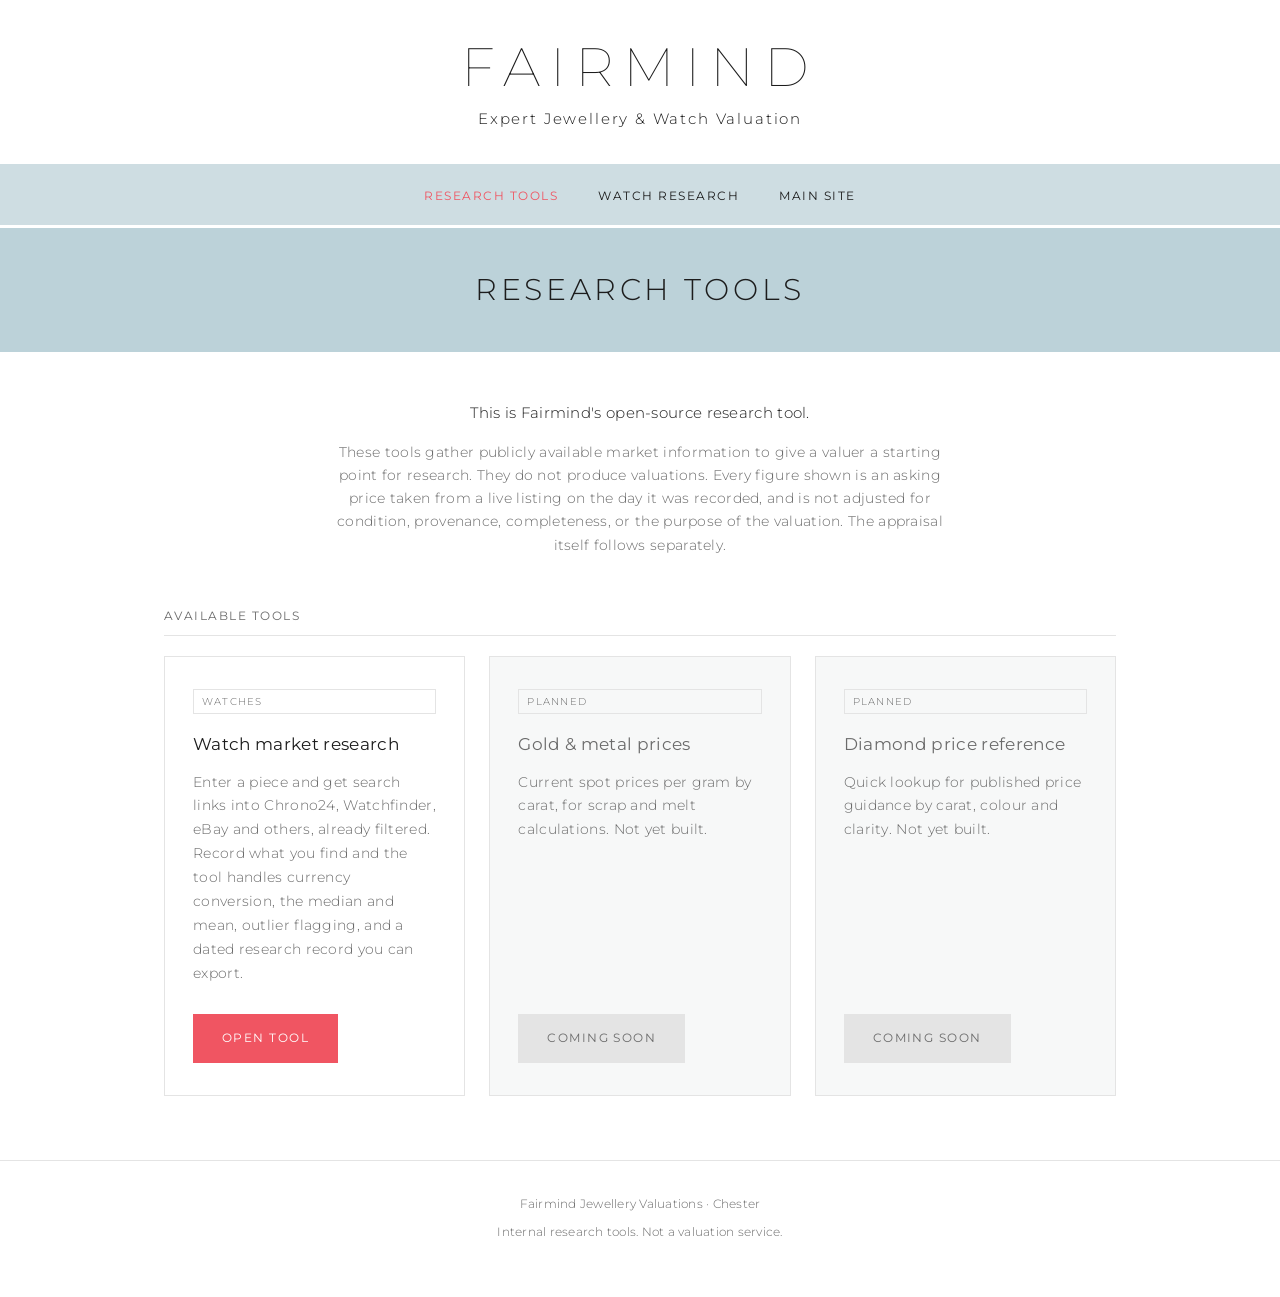
==== commit 6b2253b7: "Verify search URLs, drop reference field, remove outlier flagging, confirm brand styling - Fix and v" ====
--- a/index.html
+++ b/index.html
@@ -7,7 +7,7 @@
 
 <link rel="preconnect" href="https://fonts.googleapis.com">
 <link rel="preconnect" href="https://fonts.gstatic.com" crossorigin>
-<link href="https://fonts.googleapis.com/css2?family=Montserrat:wght@200;300;400;500&display=swap" rel="stylesheet">
+<link href="https://fonts.googleapis.com/css2?family=Montserrat:wght@100;200;300;400;500&display=swap" rel="stylesheet">
 <link rel="stylesheet" href="styles.css">
 </head>
 
--- a/styles.css
+++ b/styles.css
@@ -2,16 +2,15 @@
    Fairmind Research Tools — shared stylesheet
    Both pages load this file, so a change here updates the whole site.
    --------------------------------------------------------------------------
-   Colours are estimated from the Fairmind site. To get them exact:
-   open fairmind.co.uk, right-click the blue nav bar > Inspect, and read the
-   background-color value. Paste it in below. Same for the pink button.
+   Colours and the wordmark weight (Montserrat Thin) are confirmed against
+   fairmind.co.uk via DevTools inspection.
    ========================================================================== */
 
 :root {
   /* Brand */
-  --blue:       #c5d8de;   /* nav bar */
+  --blue:       #cedde2;   /* nav bar */
   --blue-deep:  #bcd2d9;   /* page title band */
-  --pink:       #ef4b63;   /* active nav, buttons */
+  --pink:       #f05562;   /* active nav, buttons */
   --pink-deep:  #d93b52;   /* button hover */
 
   /* Neutrals */
@@ -52,7 +51,7 @@
 
 .wordmark {
   font-size: clamp(2rem, 6vw, 3.4rem);
-  font-weight: 200;
+  font-weight: 100;
   letter-spacing: var(--wide);
   margin: 0;
   line-height: 1;
@@ -277,17 +276,6 @@
   vertical-align: top;
 }
 td.num { text-align: right; white-space: nowrap; font-variant-numeric: tabular-nums; }
-tr.outlier td { background: #fdf4f5; }
-
-.tag {
-  display: inline-block;
-  font-size: .62rem;
-  text-transform: uppercase;
-  letter-spacing: var(--medium);
-  color: var(--pink);
-  border: 1px solid var(--pink);
-  padding: 0 .35rem;
-}
 
 .del {
   background: none;
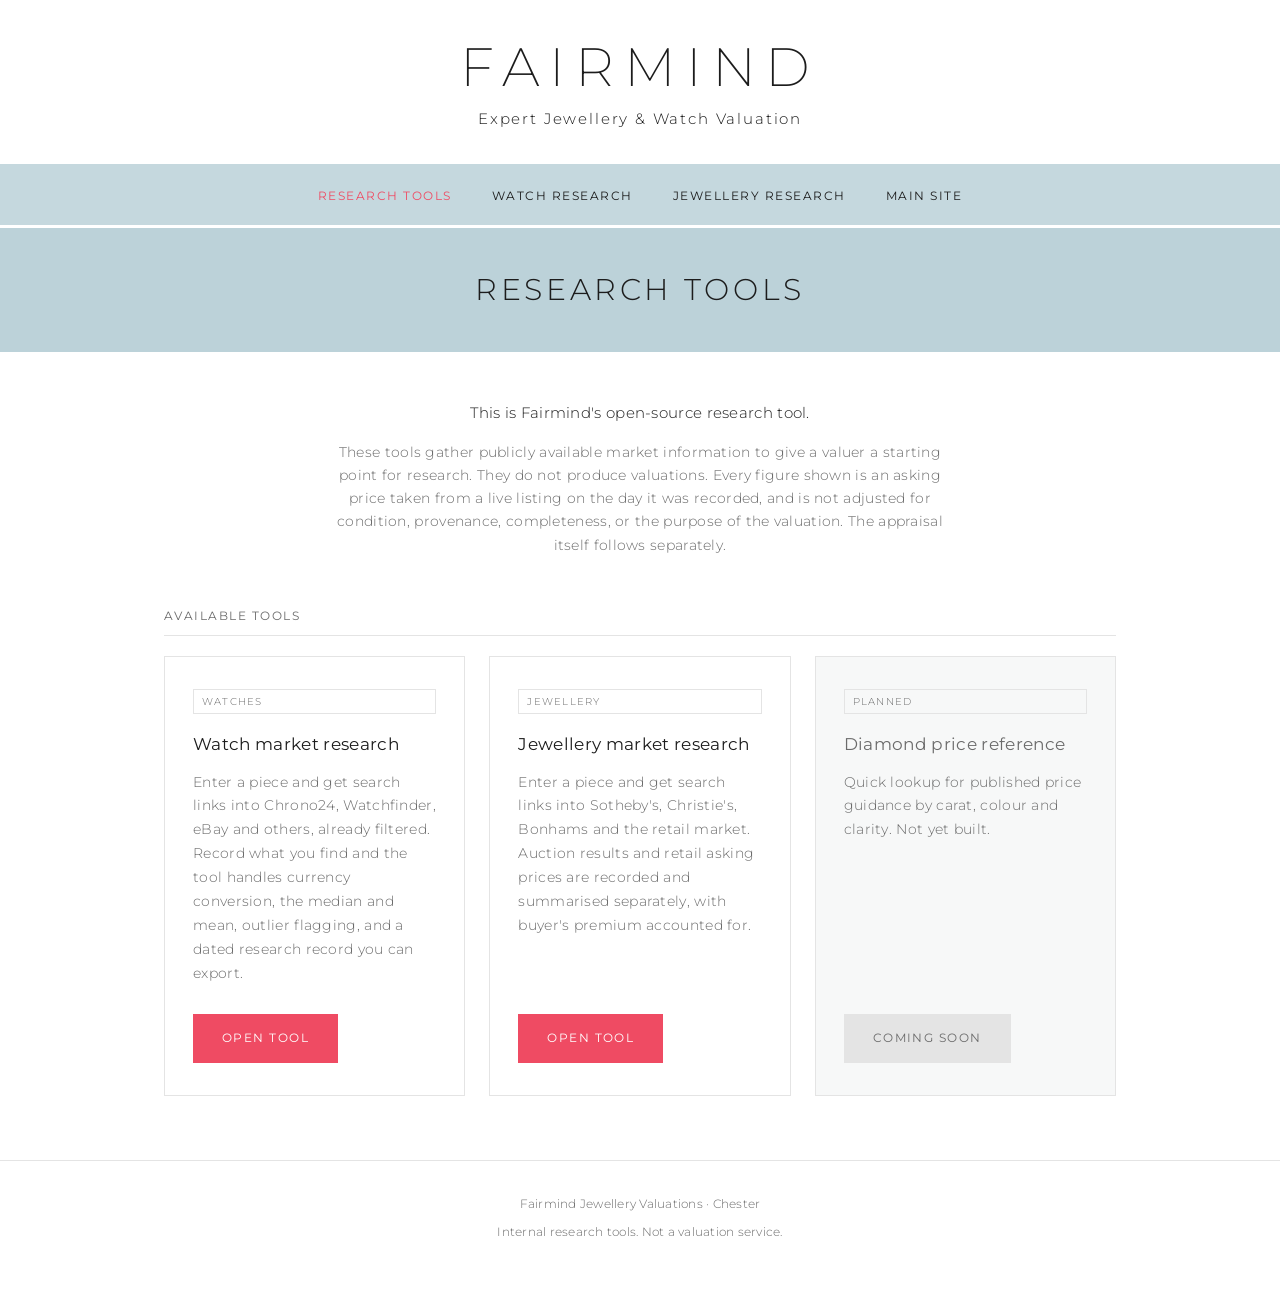
==== commit 8d2e5279: "Added the jewellery research tool" ====
--- a/index.html
+++ b/index.html
@@ -7,7 +7,7 @@
 
 <link rel="preconnect" href="https://fonts.googleapis.com">
 <link rel="preconnect" href="https://fonts.gstatic.com" crossorigin>
-<link href="https://fonts.googleapis.com/css2?family=Montserrat:wght@100;200;300;400;500&display=swap" rel="stylesheet">
+<link href="https://fonts.googleapis.com/css2?family=Montserrat:wght@200;300;400;500&display=swap" rel="stylesheet">
 <link rel="stylesheet" href="styles.css">
 </head>
 
@@ -22,6 +22,7 @@
   <ul>
     <li><a href="index.html" aria-current="page">Research Tools</a></li>
     <li><a href="watch-research.html">Watch Research</a></li>
+    <li><a href="jewellery-research.html">Jewellery Research</a></li>
     <li><a href="https://www.fairmind.co.uk" target="_blank" rel="noopener">Main Site</a></li>
   </ul>
 </nav>
@@ -59,14 +60,15 @@
         <a class="btn" href="watch-research.html">Open tool</a>
       </article>
 
-      <article class="tool soon">
-        <span class="pill">Planned</span>
-        <h3>Gold &amp; metal prices</h3>
+      <article class="tool">
+        <span class="pill">Jewellery</span>
+        <h3>Jewellery market research</h3>
         <p>
-          Current spot prices per gram by carat, for scrap and melt calculations.
-          Not yet built.
+          Enter a piece and get search links into Sotheby's, Christie's, Bonhams and the
+          retail market. Auction results and retail asking prices are recorded and
+          summarised separately, with buyer's premium accounted for.
         </p>
-        <span class="btn disabled">Coming soon</span>
+        <a class="btn" href="jewellery-research.html">Open tool</a>
       </article>
 
       <article class="tool soon">
--- a/styles.css
+++ b/styles.css
@@ -2,15 +2,16 @@
    Fairmind Research Tools — shared stylesheet
    Both pages load this file, so a change here updates the whole site.
    --------------------------------------------------------------------------
-   Colours and the wordmark weight (Montserrat Thin) are confirmed against
-   fairmind.co.uk via DevTools inspection.
+   Colours are estimated from the Fairmind site. To get them exact:
+   open fairmind.co.uk, right-click the blue nav bar > Inspect, and read the
+   background-color value. Paste it in below. Same for the pink button.
    ========================================================================== */
 
 :root {
   /* Brand */
-  --blue:       #cedde2;   /* nav bar */
+  --blue:       #c5d8de;   /* nav bar */
   --blue-deep:  #bcd2d9;   /* page title band */
-  --pink:       #f05562;   /* active nav, buttons */
+  --pink:       #ef4b63;   /* active nav, buttons */
   --pink-deep:  #d93b52;   /* button hover */
 
   /* Neutrals */
@@ -51,7 +52,7 @@
 
 .wordmark {
   font-size: clamp(2rem, 6vw, 3.4rem);
-  font-weight: 100;
+  font-weight: 200;
   letter-spacing: var(--wide);
   margin: 0;
   line-height: 1;
@@ -276,6 +277,17 @@
   vertical-align: top;
 }
 td.num { text-align: right; white-space: nowrap; font-variant-numeric: tabular-nums; }
+tr.outlier td { background: #fdf4f5; }
+
+.tag {
+  display: inline-block;
+  font-size: .62rem;
+  text-transform: uppercase;
+  letter-spacing: var(--medium);
+  color: var(--pink);
+  border: 1px solid var(--pink);
+  padding: 0 .35rem;
+}
 
 .del {
   background: none;
@@ -315,6 +327,31 @@
   color: var(--ink-soft);
 }
 
+/* --- market segments (jewellery tool) ------------------------------------- */
+.segment { margin-bottom: 2.5rem; }
+.segment:last-child { margin-bottom: 0; }
+
+.segment-title {
+  font-size: .8rem;
+  font-weight: 400;
+  text-transform: uppercase;
+  letter-spacing: var(--medium);
+  margin: 0 0 .35rem;
+}
+.segment-note {
+  margin: 0 0 1.25rem;
+  font-size: .82rem;
+  color: var(--ink-soft);
+}
+
+.warn {
+  padding: 1rem 1.25rem;
+  background: #fdf4f5;
+  border-left: 2px solid var(--pink);
+  font-size: .82rem;
+  margin: 1.5rem 0 0;
+}
+
 /* --- footer -------------------------------------------------------------- */
 footer {
   border-top: 1px solid var(--line);
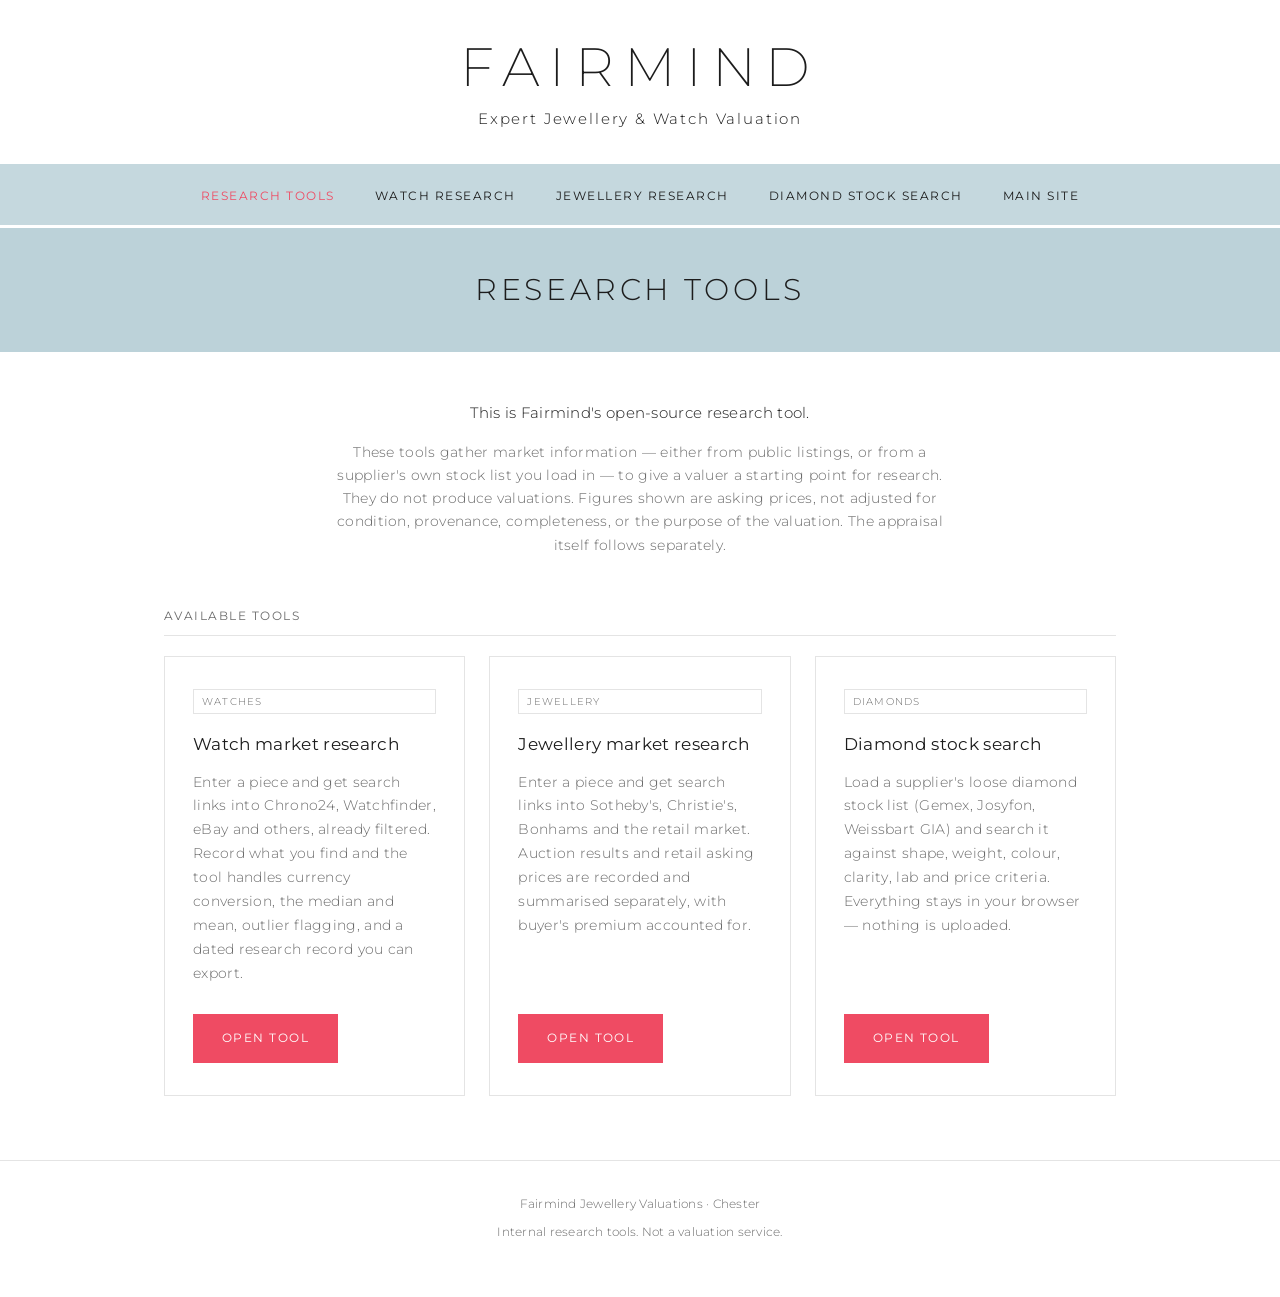
==== commit 7fc9c4ea: "Add diamond stock search tool Loads a supplier's own loose-diamond stock list (.xlsx or .csv) entire" ====
--- a/index.html
+++ b/index.html
@@ -23,6 +23,7 @@
     <li><a href="index.html" aria-current="page">Research Tools</a></li>
     <li><a href="watch-research.html">Watch Research</a></li>
     <li><a href="jewellery-research.html">Jewellery Research</a></li>
+    <li><a href="diamond-research.html">Diamond Stock Search</a></li>
     <li><a href="https://www.fairmind.co.uk" target="_blank" rel="noopener">Main Site</a></li>
   </ul>
 </nav>
@@ -37,11 +38,11 @@
     <div class="lead">
       <p>This is Fairmind's open-source research tool.</p>
       <p class="muted">
-        These tools gather publicly available market information to give a valuer a
-        starting point for research. They do not produce valuations. Every figure shown
-        is an asking price taken from a live listing on the day it was recorded, and is
-        not adjusted for condition, provenance, completeness, or the purpose of the
-        valuation. The appraisal itself follows separately.
+        These tools gather market information — either from public listings, or from a
+        supplier's own stock list you load in — to give a valuer a starting point for
+        research. They do not produce valuations. Figures shown are asking prices, not
+        adjusted for condition, provenance, completeness, or the purpose of the valuation.
+        The appraisal itself follows separately.
       </p>
     </div>
 
@@ -71,14 +72,15 @@
         <a class="btn" href="jewellery-research.html">Open tool</a>
       </article>
 
-      <article class="tool soon">
-        <span class="pill">Planned</span>
-        <h3>Diamond price reference</h3>
+      <article class="tool">
+        <span class="pill">Diamonds</span>
+        <h3>Diamond stock search</h3>
         <p>
-          Quick lookup for published price guidance by carat, colour and clarity.
-          Not yet built.
+          Load a supplier's loose diamond stock list (Gemex, Josyfon, Weissbart GIA) and
+          search it against shape, weight, colour, clarity, lab and price criteria.
+          Everything stays in your browser — nothing is uploaded.
         </p>
-        <span class="btn disabled">Coming soon</span>
+        <a class="btn" href="diamond-research.html">Open tool</a>
       </article>
 
     </div>
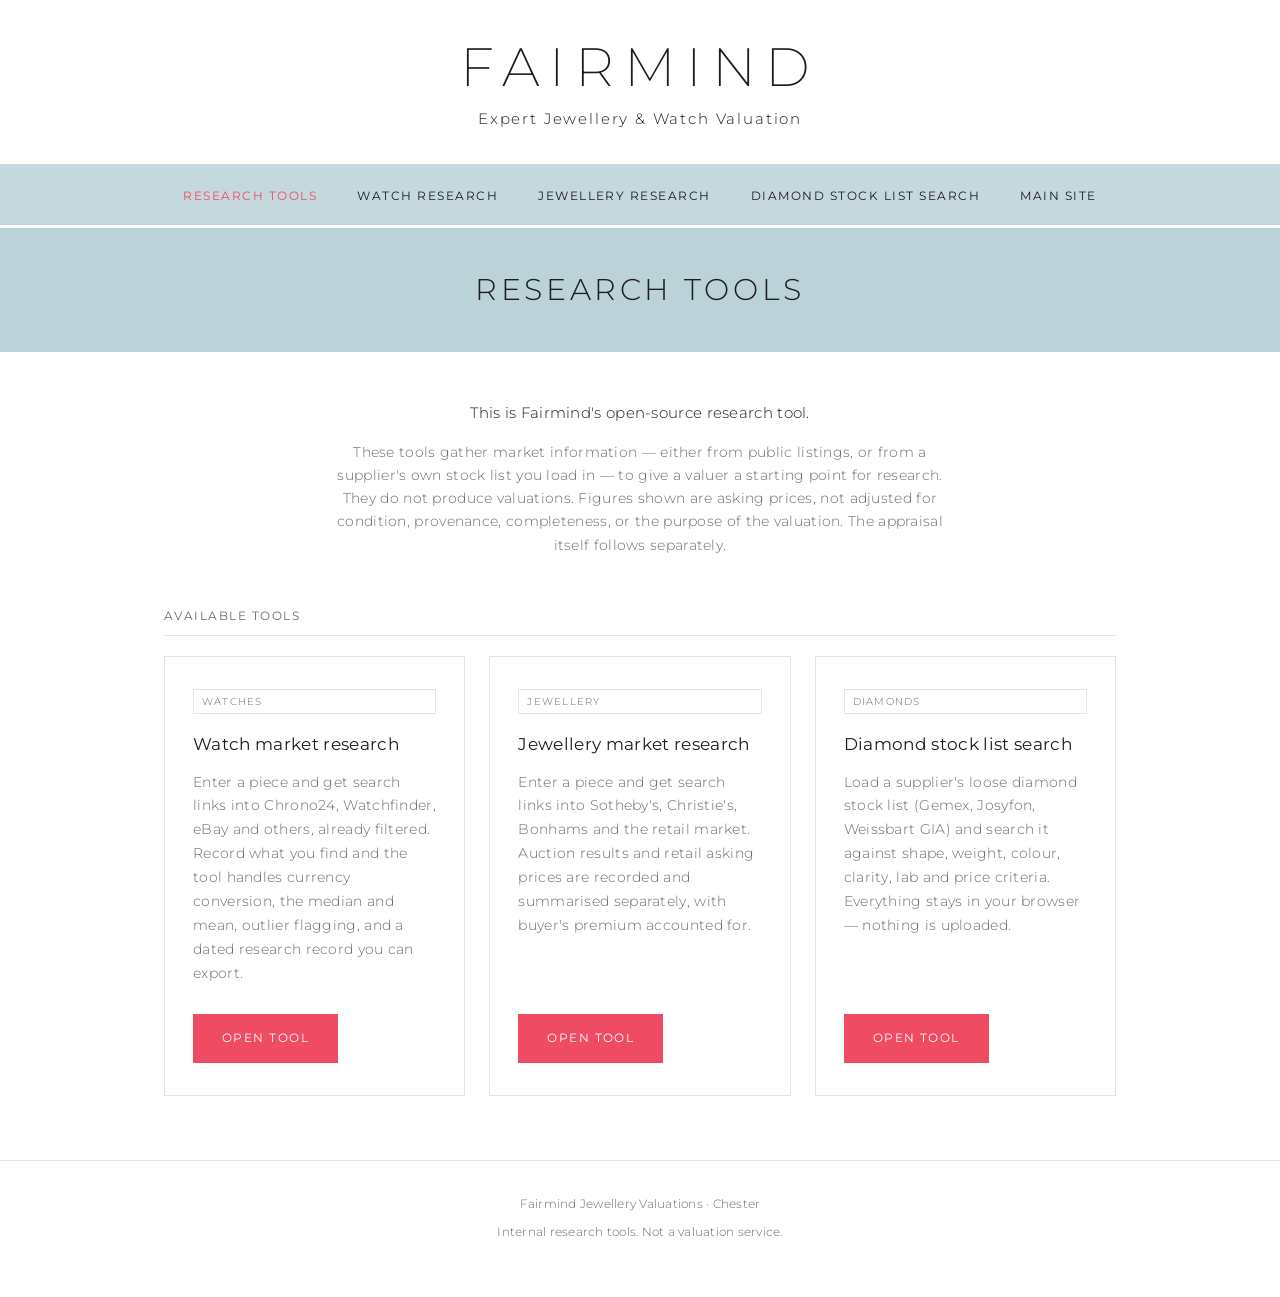
==== commit 03e8044e: "Rename diamond tool, trim copy, fix checkbox dropdown layout bug Renamed "Diamond Stock Search" to "" ====
--- a/index.html
+++ b/index.html
@@ -23,7 +23,7 @@
     <li><a href="index.html" aria-current="page">Research Tools</a></li>
     <li><a href="watch-research.html">Watch Research</a></li>
     <li><a href="jewellery-research.html">Jewellery Research</a></li>
-    <li><a href="diamond-research.html">Diamond Stock Search</a></li>
+    <li><a href="diamond-research.html">Diamond Stock List Search</a></li>
     <li><a href="https://www.fairmind.co.uk" target="_blank" rel="noopener">Main Site</a></li>
   </ul>
 </nav>
@@ -74,7 +74,7 @@
 
       <article class="tool">
         <span class="pill">Diamonds</span>
-        <h3>Diamond stock search</h3>
+        <h3>Diamond stock list search</h3>
         <p>
           Load a supplier's loose diamond stock list (Gemex, Josyfon, Weissbart GIA) and
           search it against shape, weight, colour, clarity, lab and price criteria.
--- a/styles.css
+++ b/styles.css
@@ -327,6 +327,52 @@
   color: var(--ink-soft);
 }
 
+/* --- checkbox dropdown (diamond tool: colour & clarity, multi-select) ---- */
+.dropdown-check { position: relative; }
+.dropdown-check-btn {
+  width: 100%;
+  text-align: left;
+  padding: .6rem .7rem;
+  border: 1px solid var(--line);
+  background: var(--paper);
+  color: var(--ink);
+  font-family: var(--font);
+  font-size: .92rem;
+  font-weight: 300;
+  cursor: pointer;
+}
+.dropdown-check-btn:focus { outline: 2px solid var(--pink); outline-offset: 1px; }
+.dropdown-check-panel {
+  display: none;
+  position: absolute;
+  z-index: 10;
+  top: calc(100% + 2px);
+  left: 0;
+  right: 0;
+  max-height: 220px;
+  overflow-y: auto;
+  background: var(--paper);
+  border: 1px solid var(--line);
+  box-shadow: 0 4px 10px rgba(0,0,0,.08);
+}
+.dropdown-check-panel.open { display: block; }
+.dropdown-check-option {
+  display: flex;
+  align-items: center;
+  gap: .35rem;
+  padding: .5rem .7rem;
+  font-size: .88rem;
+  cursor: pointer;
+}
+.dropdown-check-option:hover { background: var(--wash); }
+/* The site-wide "input, select { width: 100% }" rule above is meant for text
+   fields and dropdowns — without this, it also stretches these checkboxes to
+   fill the row, shoving the label off to the right of the visible box. */
+.dropdown-check-option input[type="checkbox"] {
+  width: auto;
+  flex: none;
+}
+
 /* --- market segments (jewellery tool) ------------------------------------- */
 .segment { margin-bottom: 2.5rem; }
 .segment:last-child { margin-bottom: 0; }
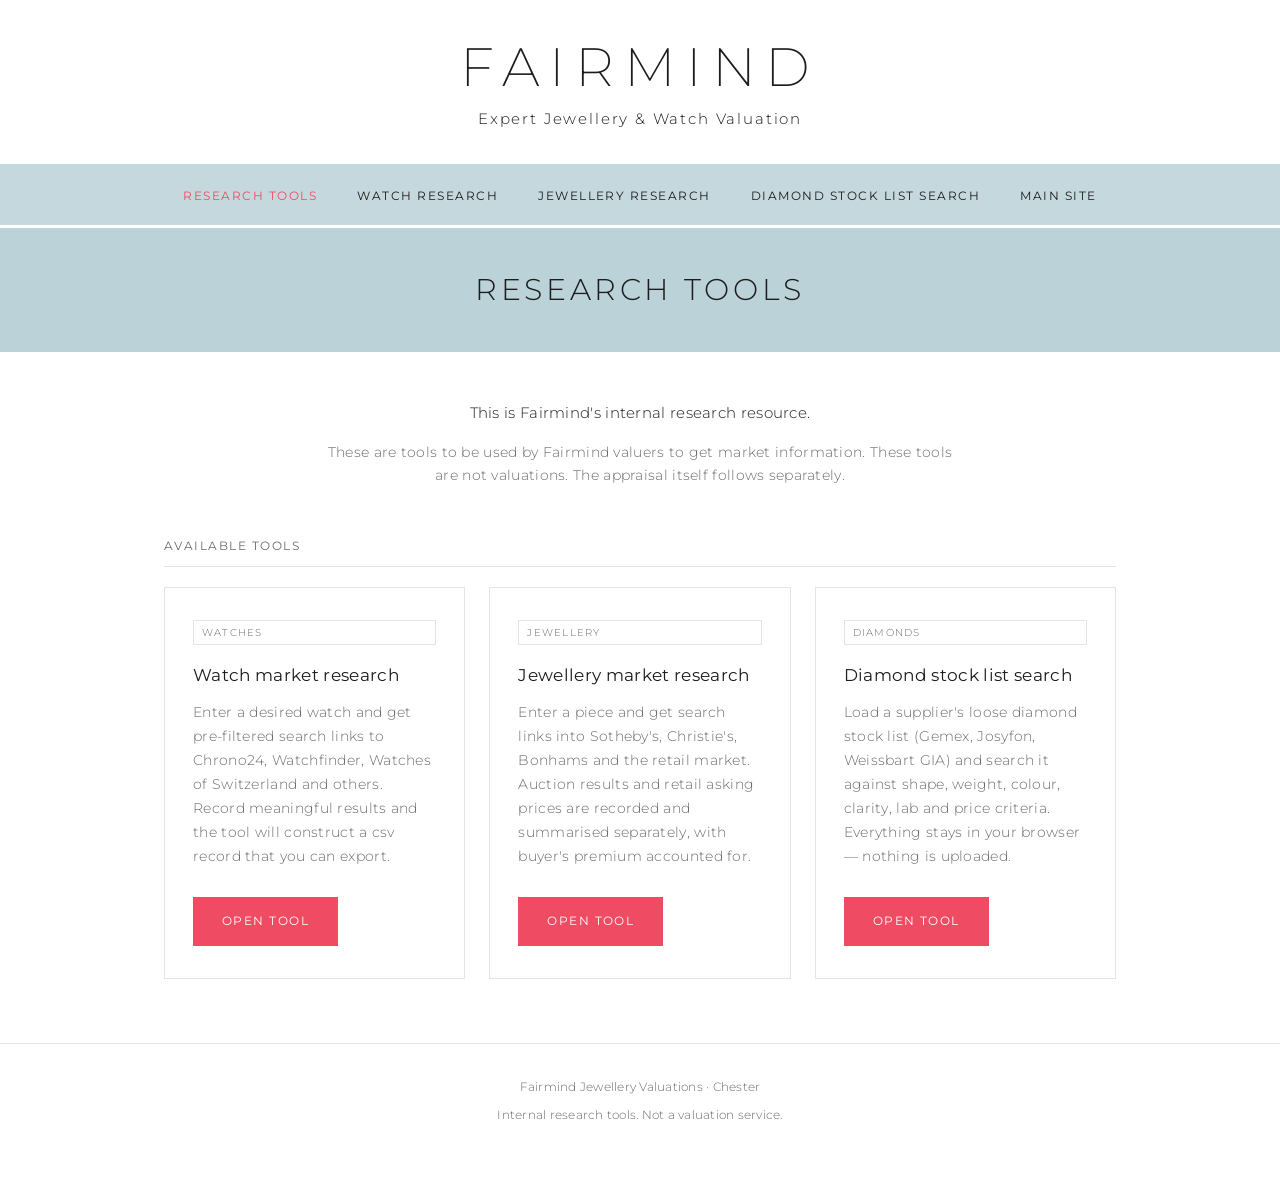
==== commit 79e6d760: "Rework homepage intro and watch tool card copy Co-Authored-By: Claude Sonnet 5 <noreply@anthropic.co" ====
--- a/index.html
+++ b/index.html
@@ -36,13 +36,10 @@
   <div class="wrap">
 
     <div class="lead">
-      <p>This is Fairmind's open-source research tool.</p>
+      <p>This is Fairmind's internal research resource.</p>
       <p class="muted">
-        These tools gather market information — either from public listings, or from a
-        supplier's own stock list you load in — to give a valuer a starting point for
-        research. They do not produce valuations. Figures shown are asking prices, not
-        adjusted for condition, provenance, completeness, or the purpose of the valuation.
-        The appraisal itself follows separately.
+        These are tools to be used by Fairmind valuers to get market information. These
+        tools are not valuations. The appraisal itself follows separately.
       </p>
     </div>
 
@@ -54,9 +51,9 @@
         <span class="pill">Watches</span>
         <h3>Watch market research</h3>
         <p>
-          Enter a piece and get search links into Chrono24, Watchfinder, eBay and others,
-          already filtered. Record what you find and the tool handles currency conversion,
-          the median and mean, outlier flagging, and a dated research record you can export.
+          Enter a desired watch and get pre-filtered search links to Chrono24, Watchfinder,
+          Watches of Switzerland and others. Record meaningful results and the tool will
+          construct a csv record that you can export.
         </p>
         <a class="btn" href="watch-research.html">Open tool</a>
       </article>
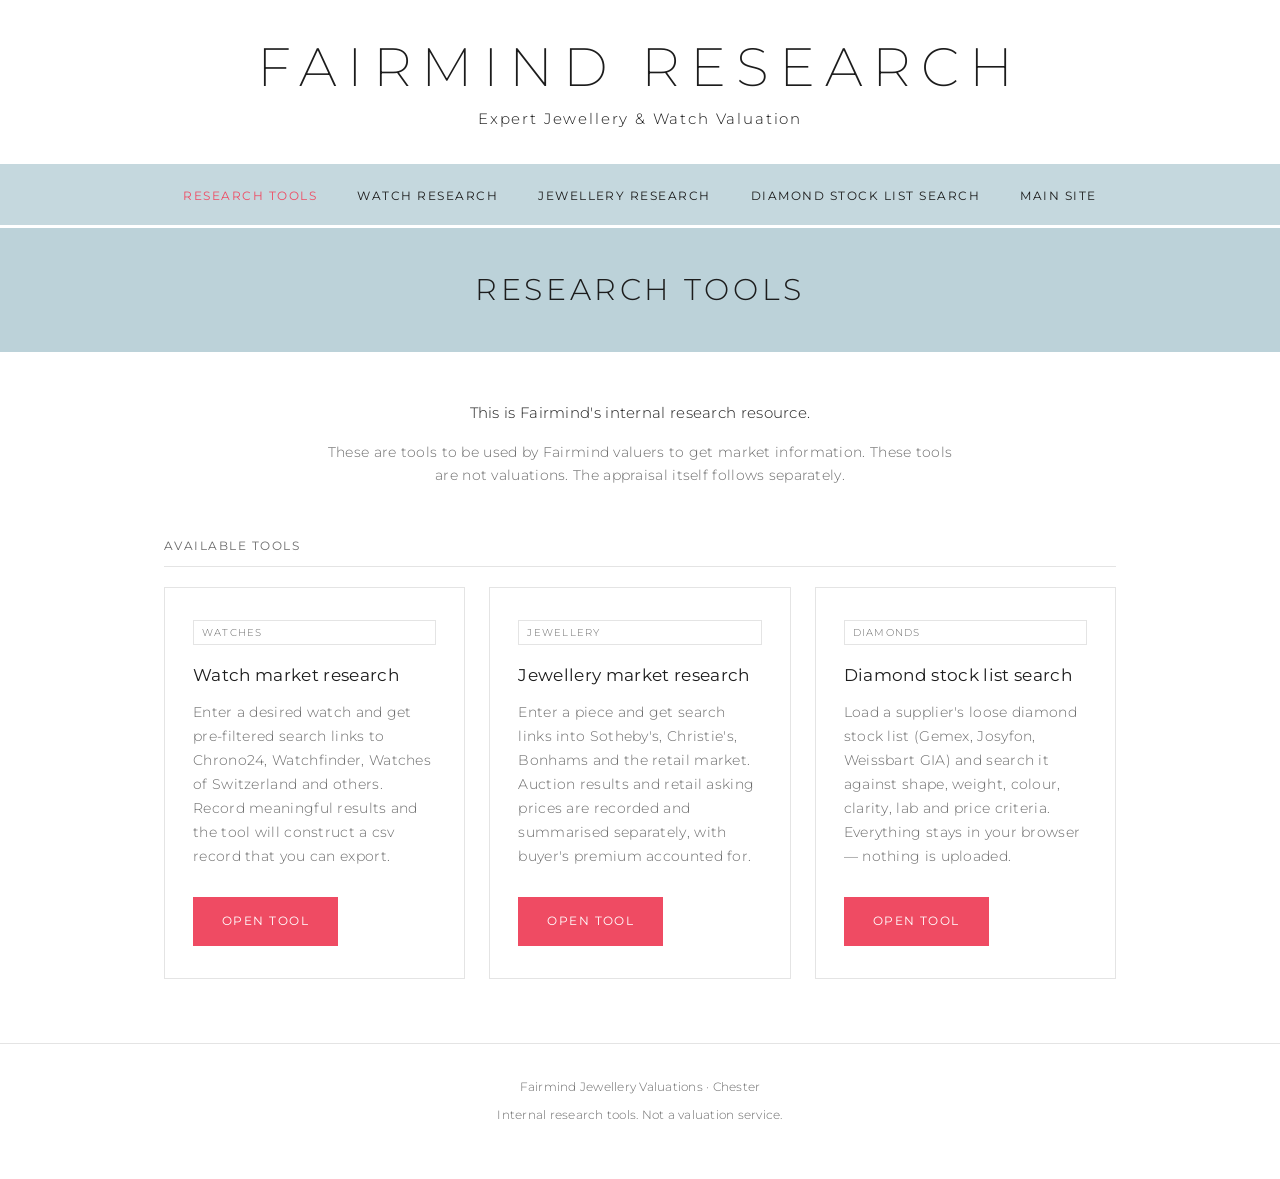
==== commit d2793b2c: "Rename site wordmark to "Fairmind Research" Co-Authored-By: Claude Sonnet 5 <noreply@anthropic.com>" ====
--- a/index.html
+++ b/index.html
@@ -14,7 +14,7 @@
 <body>
 
 <header class="masthead">
-  <p class="wordmark">FAIRMIND</p>
+  <p class="wordmark">FAIRMIND RESEARCH</p>
   <p class="tagline">Expert Jewellery &amp; Watch Valuation</p>
 </header>
 
